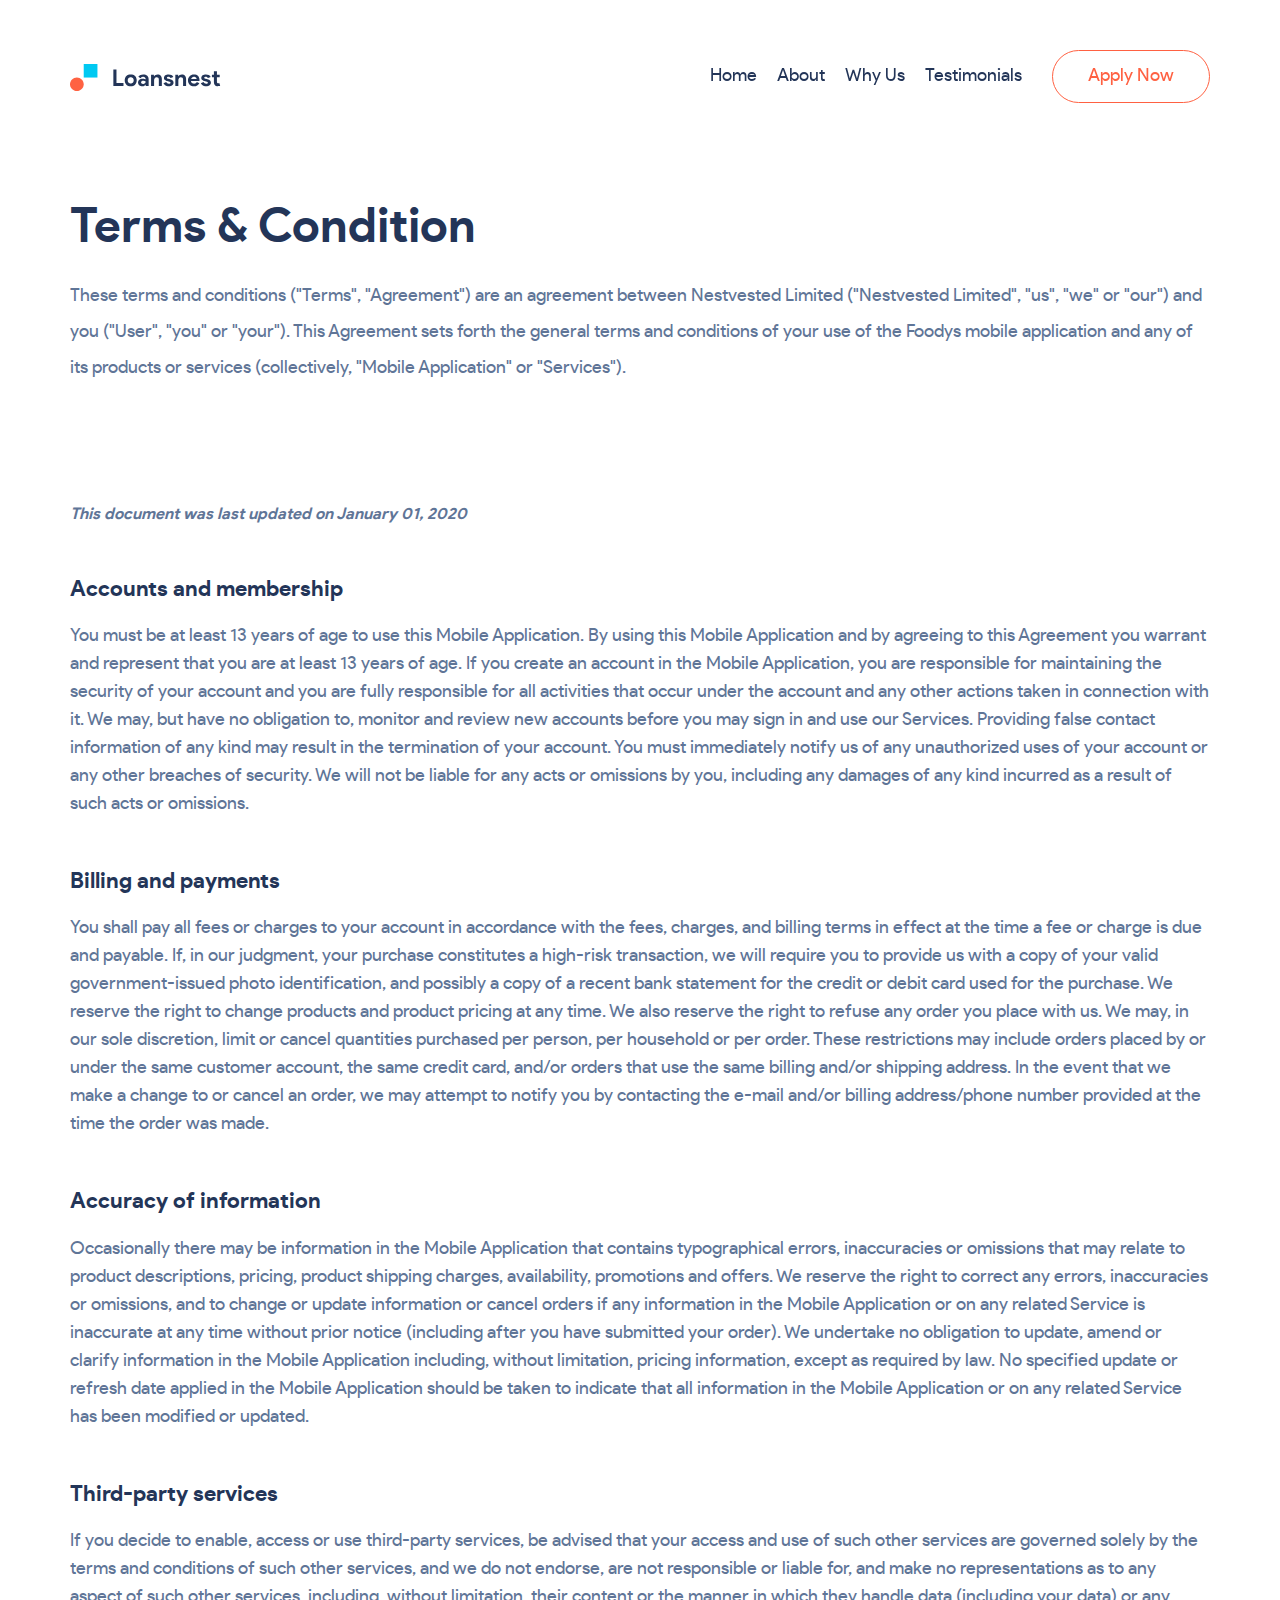
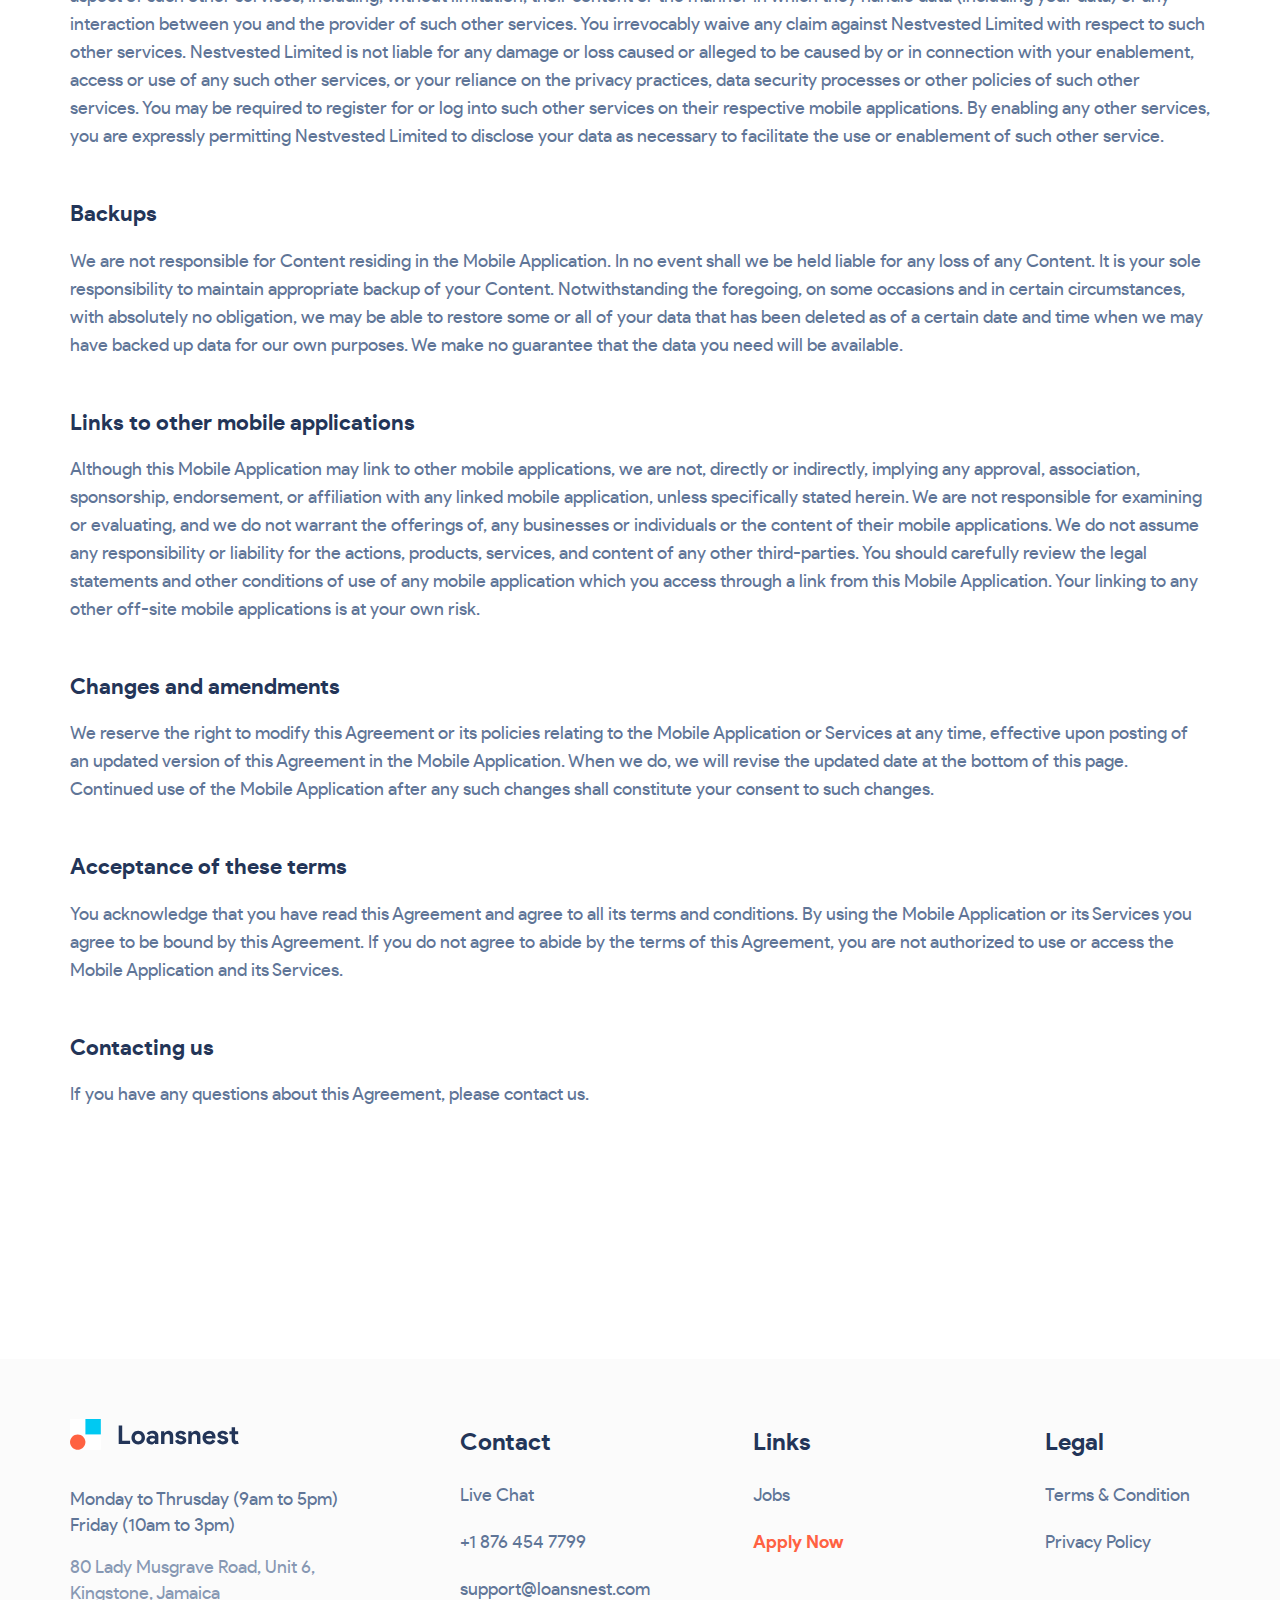
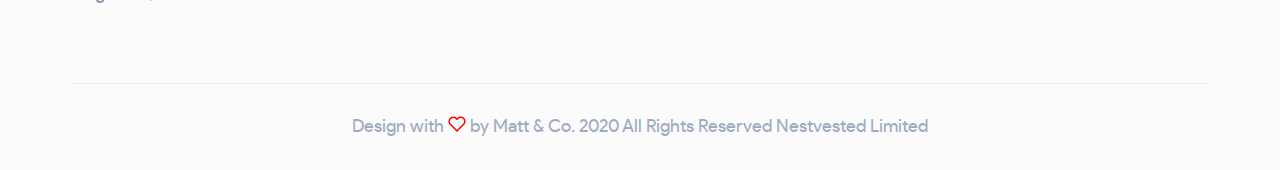
==== terms-condition.html @ 8b28a1d2 "initial commit" ====
<!DOCTYPE html>
<html lang="zxx">
  <head>
    <meta charset="utf-8" />
    <title>Loansnest | Feel confident about borrowing</title>

    <!-- mobile responsive meta -->
    <meta name="viewport" content="width=device-width, initial-scale=1" />
    <meta name="viewport" content="width=device-width, initial-scale=1, maximum-scale=1" />

    <!-- Critical CSS -->
    <link href="css/critical.css" rel="stylesheet" />

    <!--Favicon-->
    <link rel="shortcut icon" href="images/favicon.png" type="image/x-icon" />
    <link rel="icon" href="images/favicon.png" type="image/x-icon" />
  </head>

  <body>

 

<!-- Navbar Start -->
<nav class="main-nav navbar navbar-expand-lg">
  <div class="container">
    <!-- Logo -->
    <a class="navbar-brand" href="index.html">
      <img class="logo-main" src="images/logo.svg" alt="logo">
      <img class="logo-mobile" src="images/logo-mobile.svg" alt="logo">
    </a>
    <!-- Toogle Button -->
    <button class="navbar-toggler collapsed" type="button" data-toggle="collapse" data-target="#mainNav">
      <span class="icon-bar"></span>
      <span class="icon-bar"></span>
      <span class="icon-bar"></span>
    </button>
    <div class="collapse navbar-collapse nav-list" id="mainNav">
      <!-- Navigation Links -->
      <ul class="navbar-nav ml-auto">
        <li class="nav-item">
          <a class="nav-link scroll-to" href="#hero" >Home</a>
        </li>
        <li class="nav-item">
          <a class="nav-link scroll-to" href="#about">About</a>
        </li>
        <li class="nav-item">
          <a class="nav-link scroll-to" href="#why">Why Us</a>
        </li>
        <li class="nav-item">
          <a class="nav-link scroll-to" href="#testimonial">Testimonials</a>
        </li>
      </ul>
      <div class="account-list list-inline">
        <li class="list-inline-item">
          <a href="http://application.loansnest.com/personal/" class="btn btn-base-outline">Apply Now</a>
        </li>
      </div>
    </div>
  </div>
</nav>
<!-- Navbar End -->

<section class="page-header">
  <div class="container">
    <div class="row">
      <div class="col-12">
        <h2>
          Terms & Condition
        </h2>
        <p>
          These terms and conditions ("Terms", "Agreement") are an agreement between Nestvested Limited ("Nestvested Limited", "us", "we" or "our") and you ("User", "you" or "your"). This Agreement sets forth the general terms and conditions of your use of the Foodys mobile application and any of its products or services (collectively, "Mobile Application" or "Services").
        </p>
      </div>
    </div>
  </div>
</section>

<section class="toc">
  <div class="container">
    <div class="row">
      <div class="col-12">
        <div class="toc-content">
          <span>This document was last updated on January 01, 2020</span>
          <div class="toc-item">
            <h3>Accounts and membership</h3>
            <p>
              You must be at least 13 years of age to use this Mobile Application. By using this Mobile Application and by agreeing to this Agreement you warrant and represent that you are at least 13 years of age. If you create an account in the Mobile Application, you are responsible for maintaining the security of your account and you are fully responsible for all activities that occur under the account and any other actions taken in connection with it. We may, but have no obligation to, monitor and review new accounts before you may sign in and use our Services. Providing false contact information of any kind may result in the termination of your account. You must immediately notify us of any unauthorized uses of your account or any other breaches of security. We will not be liable for any acts or omissions by you, including any damages of any kind incurred as a result of such acts or omissions.
            </p>
          </div>
          <div class="toc-item">
            <h3>Billing and payments</h3>
            <p>
              You shall pay all fees or charges to your account in accordance with the fees, charges, and billing terms in effect at the time a fee or charge is due and payable. If, in our judgment, your purchase constitutes a high-risk transaction, we will require you to provide us with a copy of your valid government-issued photo identification, and possibly a copy of a recent bank statement for the credit or debit card used for the purchase. We reserve the right to change products and product pricing at any time. We also reserve the right to refuse any order you place with us. We may, in our sole discretion, limit or cancel quantities purchased per person, per household or per order. These restrictions may include orders placed by or under the same customer account, the same credit card, and/or orders that use the same billing and/or shipping address. In the event that we make a change to or cancel an order, we may attempt to notify you by contacting the e-mail and/or billing address/phone number provided at the time the order was made.
            </p>
          </div>
          <div class="toc-item">
            <h3>Accuracy of information</h3>
            <p>
              Occasionally there may be information in the Mobile Application that contains typographical errors, inaccuracies or omissions that may relate to product descriptions, pricing, product shipping charges, availability, promotions and offers. We reserve the right to correct any errors, inaccuracies or omissions, and to change or update information or cancel orders if any information in the Mobile Application or on any related Service is inaccurate at any time without prior notice (including after you have submitted your order). We undertake no obligation to update, amend or clarify information in the Mobile Application including, without limitation, pricing information, except as required by law. No specified update or refresh date applied in the Mobile Application should be taken to indicate that all information in the Mobile Application or on any related Service has been modified or updated.
            </p>
          </div>
          <div class="toc-item">
            <h3>Third-party services</h3>
            <p>
              If you decide to enable, access or use third-party services, be advised that your access and use of such other services are governed solely by the terms and conditions of such other services, and we do not endorse, are not responsible or liable for, and make no representations as to any aspect of such other services, including, without limitation, their content or the manner in which they handle data (including your data) or any interaction between you and the provider of such other services. You irrevocably waive any claim against Nestvested Limited with respect to such other services. Nestvested Limited is not liable for any damage or loss caused or alleged to be caused by or in connection with your enablement, access or use of any such other services, or your reliance on the privacy practices, data security processes or other policies of such other services. You may be required to register for or log into such other services on their respective mobile applications. By enabling any other services, you are expressly permitting Nestvested Limited to disclose your data as necessary to facilitate the use or enablement of such other service.
            </p>
          </div>
          <div class="toc-item">
            <h3>Backups</h3>
            <p>
              We are not responsible for Content residing in the Mobile Application. In no event shall we be held liable for any loss of any Content. It is your sole responsibility to maintain appropriate backup of your Content. Notwithstanding the foregoing, on some occasions and in certain circumstances, with absolutely no obligation, we may be able to restore some or all of your data that has been deleted as of a certain date and time when we may have backed up data for our own purposes. We make no guarantee that the data you need will be available.
            </p>
          </div>
          <div class="toc-item">
            <h3>Links to other mobile applications</h3>
            <p>
              Although this Mobile Application may link to other mobile applications, we are not, directly or indirectly, implying any approval, association, sponsorship, endorsement, or affiliation with any linked mobile application, unless specifically stated herein. We are not responsible for examining or evaluating, and we do not warrant the offerings of, any businesses or individuals or the content of their mobile applications. We do not assume any responsibility or liability for the actions, products, services, and content of any other third-parties. You should carefully review the legal statements and other conditions of use of any mobile application which you access through a link from this Mobile Application. Your linking to any other off-site mobile applications is at your own risk.
            </p>
          </div>
          <div class="toc-item">
            <h3>Changes and amendments</h3>
            <p>
              We reserve the right to modify this Agreement or its policies relating to the Mobile Application or Services at any time, effective upon posting of an updated version of this Agreement in the Mobile Application. When we do, we will revise the updated date at the bottom of this page. Continued use of the Mobile Application after any such changes shall constitute your consent to such changes.
            </p>
          </div>
          <div class="toc-item">
            <h3>Acceptance of these terms</h3>
            <p>
              You acknowledge that you have read this Agreement and agree to all its terms and conditions. By using the Mobile Application or its Services you agree to be bound by this Agreement. If you do not agree to abide by the terms of this Agreement, you are not authorized to use or access the Mobile Application and its Services.
            </p>
          </div>
          <div class="toc-item">
            <h3>Contacting us</h3>
            <p>
              If you have any questions about this Agreement, please contact us.
            </p>
          </div>
        </div>
      </div>
    </div>
  </div>
</section>

<footer class="footer">
  <div class="container">
    <div class="row">
      <div class="col-lg-4 col-md-6">
        <div class="footer-content">
          <img src="images/logo.svg" alt="footer-logo">
          <p>
            Monday to Thrusday (9am to 5pm)
            <br>
            Friday (10am to 3pm)
          </p>
          <p>
            80 Lady Musgrave Road, Unit 6, 
            <br>
            Kingstone, Jamaica
          </p>
        </div>
      </div>
      <div class="col-lg-3 col-md-6">
        <div class="footer-widget">
          <h3>
            Contact
          </h3>
          <ul>
            <li><a href="#">Live Chat</a></li>
            <li><a href="tel:+1 876 454 7799">+1 876 454 7799</a></li>
            <li><a href="mailto:support@loansnest.com">support@loansnest.com</a></li>
          </ul>
        </div>
      </div>
      <div class="col-lg-2 col-md-6">
        <div class="footer-widget">
          <h3>
            Links
          </h3>
          <ul>
            <li><a href="#">Jobs</a></li>
            <li><a href="http://application.loansnest.com/personal/" class="featured">Apply Now</a></li>
          </ul>
        </div>
      </div>
      <div class="col-lg-2 col-md-6 ml-auto">
        <div class="footer-widget">
          <h3>
            Legal
          </h3>
          <ul>
            <li><a href="terms-condition.html">Terms & Condition</a></li>
            <li><a href="#">Privacy Policy</a></li>
          </ul>
        </div>
      </div>
      <div class="col-12">
        <div class="footer-bottom-bar">
          <p>
            Design with 
            <svg width="18" height="16" viewBox="0 0 18 16" fill="none" xmlns="http://www.w3.org/2000/svg">
              <path d="M15.63 2.45765C15.2469 2.0744 14.7921 1.77038 14.2915 1.56296C13.7909 1.35554 13.2544 1.24878 12.7125 1.24878C12.1706 1.24878 11.6341 1.35554 11.1335 1.56296C10.6329 1.77038 10.1781 2.0744 9.795 2.45765L9 3.25265L8.205 2.45765C7.43123 1.68388 6.38177 1.24918 5.2875 1.24918C4.19322 1.24918 3.14377 1.68388 2.37 2.45765C1.59623 3.23142 1.16153 4.28087 1.16153 5.37515C1.16153 6.46942 1.59623 7.51888 2.37 8.29265L3.165 9.08765L9 14.9226L14.835 9.08765L15.63 8.29265C16.0132 7.90958 16.3173 7.45476 16.5247 6.95416C16.7321 6.45357 16.8389 5.91701 16.8389 5.37515C16.8389 4.83328 16.7321 4.29673 16.5247 3.79613C16.3173 3.29554 16.0132 2.84072 15.63 2.45765V2.45765Z" stroke="#FF0000" stroke-width="1.5" stroke-linecap="round" stroke-linejoin="round"/>
            </svg>
            by Matt & Co.  2020 All Rights Reserved Nestvested Limited 
          </p>
        </div>
      </div>
    </div>
  </div>
</footer>

<!-- Non Critical CSS -->
<link href="css/non-critical.css" rel="stylesheet" />
<!-- Vendor JS -->
<script src="js/vendor-min.js"></script>
<!-- Main JS -->
<script src="js/script-min.js"></script>
</body>
</html>
---- css/non-critical.css ----
@charset "UTF-8";
/* Slider */
.slick-slider {
  position: relative;
  display: block;
  box-sizing: border-box;
  -webkit-user-select: none;
  -moz-user-select: none;
  -ms-user-select: none;
  user-select: none;
  -webkit-touch-callout: none;
  -khtml-user-select: none;
  touch-action: pan-y;
  -webkit-tap-highlight-color: transparent;
}

.slick-list {
  position: relative;
  display: block;
  overflow: hidden;
  margin: 0;
  padding: 0;
}

.slick-list:focus {
  outline: none;
}

.slick-list.dragging {
  cursor: pointer;
  cursor: hand;
}

.slick-slider .slick-track,
.slick-slider .slick-list {
  -webkit-transform: translate3d(0, 0, 0);
  transform: translate3d(0, 0, 0);
}

.slick-track {
  position: relative;
  top: 0;
  left: 0;
  display: block;
  margin-left: auto;
  margin-right: auto;
}

.slick-track:before,
.slick-track:after {
  display: table;
  content: '';
}

.slick-track:after {
  clear: both;
}

.slick-loading .slick-track {
  visibility: hidden;
}

.slick-slide {
  display: none;
  float: left;
  height: 100%;
  min-height: 1px;
}

[dir='rtl'] .slick-slide {
  float: right;
}

.slick-slide img {
  display: block;
}

.slick-slide.slick-loading img {
  display: none;
}

.slick-slide.dragging img {
  pointer-events: none;
}

.slick-initialized .slick-slide {
  display: block;
}

.slick-loading .slick-slide {
  visibility: hidden;
}

.slick-vertical .slick-slide {
  display: block;
  height: auto;
  border: 1px solid transparent;
}

.slick-arrow.slick-hidden {
  display: none;
}

/* Icons */
@font-face {
  font-family: 'slick';
  font-weight: normal;
  font-style: normal;
  src: url("../fonts/slick.eot");
  src: url("../fonts/slick.eot?#iefix") format("embedded-opentype"), url("../fonts/slick.woff") format("woff"), url("../fonts/slick.ttf") format("truetype"), url("../fonts/slick.svg#slick") format("svg");
  font-display: swap;
}

/* Arrows */
.slick-prev,
.slick-next {
  font-size: 0;
  line-height: 0;
  position: absolute;
  top: 50%;
  display: block;
  width: 20px;
  height: 20px;
  padding: 0;
  -webkit-transform: translate(0, -50%);
  transform: translate(0, -50%);
  cursor: pointer;
  color: transparent;
  border: none;
  outline: none;
  background: transparent;
}

.slick-prev:hover,
.slick-prev:focus,
.slick-next:hover,
.slick-next:focus {
  color: transparent;
  outline: none;
  background: transparent;
}

.slick-prev:hover:before,
.slick-prev:focus:before,
.slick-next:hover:before,
.slick-next:focus:before {
  opacity: 1;
}

.slick-prev.slick-disabled:before,
.slick-next.slick-disabled:before {
  opacity: .25;
}

.slick-prev:before,
.slick-next:before {
  font-family: 'slick';
  font-size: 20px;
  line-height: 1;
  opacity: .75;
  color: white;
  -webkit-font-smoothing: antialiased;
  -moz-osx-font-smoothing: grayscale;
}

.slick-prev {
  left: -25px;
}

[dir='rtl'] .slick-prev {
  right: -25px;
  left: auto;
}

.slick-prev:before {
  content: '←';
}

[dir='rtl'] .slick-prev:before {
  content: '→';
}

.slick-next {
  right: -25px;
}

[dir='rtl'] .slick-next {
  right: auto;
  left: -25px;
}

.slick-next:before {
  content: '→';
}

[dir='rtl'] .slick-next:before {
  content: '←';
}

/* Dots */
.slick-dotted.slick-slider {
  margin-bottom: 30px;
}

.slick-dots {
  position: absolute;
  bottom: -25px;
  display: block;
  width: 100%;
  padding: 0;
  margin: 0;
  list-style: none;
  text-align: center;
}

.slick-dots li {
  position: relative;
  display: inline-block;
  width: 20px;
  height: 20px;
  margin: 0 5px;
  padding: 0;
  cursor: pointer;
}

.slick-dots li button {
  font-size: 0;
  line-height: 0;
  display: block;
  width: 20px;
  height: 20px;
  padding: 5px;
  cursor: pointer;
  color: transparent;
  border: 0;
  outline: none;
  background: transparent;
}

.slick-dots li button:hover,
.slick-dots li button:focus {
  outline: none;
}

.slick-dots li button:hover:before,
.slick-dots li button:focus:before {
  opacity: 1;
}

.slick-dots li button:before {
  font-family: 'slick';
  font-size: 6px;
  line-height: 20px;
  position: absolute;
  top: 0;
  left: 0;
  width: 20px;
  height: 20px;
  content: '•';
  text-align: center;
  opacity: .25;
  color: black;
  -webkit-font-smoothing: antialiased;
  -moz-osx-font-smoothing: grayscale;
}

.slick-dots li.slick-active button:before {
  opacity: .75;
  color: black;
}

[data-aos][data-aos][data-aos-duration="50"], body[data-aos-duration="50"] [data-aos] {
  transition-duration: 50ms;
}

[data-aos][data-aos][data-aos-delay="50"], body[data-aos-delay="50"] [data-aos] {
  transition-delay: 0;
}

[data-aos][data-aos][data-aos-delay="50"].aos-animate, body[data-aos-delay="50"] [data-aos].aos-animate {
  transition-delay: 50ms;
}

[data-aos][data-aos][data-aos-duration="100"], body[data-aos-duration="100"] [data-aos] {
  transition-duration: .1s;
}

[data-aos][data-aos][data-aos-delay="100"], body[data-aos-delay="100"] [data-aos] {
  transition-delay: 0;
}

[data-aos][data-aos][data-aos-delay="100"].aos-animate, body[data-aos-delay="100"] [data-aos].aos-animate {
  transition-delay: .1s;
}

[data-aos][data-aos][data-aos-duration="150"], body[data-aos-duration="150"] [data-aos] {
  transition-duration: .15s;
}

[data-aos][data-aos][data-aos-delay="150"], body[data-aos-delay="150"] [data-aos] {
  transition-delay: 0;
}

[data-aos][data-aos][data-aos-delay="150"].aos-animate, body[data-aos-delay="150"] [data-aos].aos-animate {
  transition-delay: .15s;
}

[data-aos][data-aos][data-aos-duration="200"], body[data-aos-duration="200"] [data-aos] {
  transition-duration: .2s;
}

[data-aos][data-aos][data-aos-delay="200"], body[data-aos-delay="200"] [data-aos] {
  transition-delay: 0;
}

[data-aos][data-aos][data-aos-delay="200"].aos-animate, body[data-aos-delay="200"] [data-aos].aos-animate {
  transition-delay: .2s;
}

[data-aos][data-aos][data-aos-duration="250"], body[data-aos-duration="250"] [data-aos] {
  transition-duration: .25s;
}

[data-aos][data-aos][data-aos-delay="250"], body[data-aos-delay="250"] [data-aos] {
  transition-delay: 0;
}

[data-aos][data-aos][data-aos-delay="250"].aos-animate, body[data-aos-delay="250"] [data-aos].aos-animate {
  transition-delay: .25s;
}

[data-aos][data-aos][data-aos-duration="300"], body[data-aos-duration="300"] [data-aos] {
  transition-duration: .3s;
}

[data-aos][data-aos][data-aos-delay="300"], body[data-aos-delay="300"] [data-aos] {
  transition-delay: 0;
}

[data-aos][data-aos][data-aos-delay="300"].aos-animate, body[data-aos-delay="300"] [data-aos].aos-animate {
  transition-delay: .3s;
}

[data-aos][data-aos][data-aos-duration="350"], body[data-aos-duration="350"] [data-aos] {
  transition-duration: .35s;
}

[data-aos][data-aos][data-aos-delay="350"], body[data-aos-delay="350"] [data-aos] {
  transition-delay: 0;
}

[data-aos][data-aos][data-aos-delay="350"].aos-animate, body[data-aos-delay="350"] [data-aos].aos-animate {
  transition-delay: .35s;
}

[data-aos][data-aos][data-aos-duration="400"], body[data-aos-duration="400"] [data-aos] {
  transition-duration: .4s;
}

[data-aos][data-aos][data-aos-delay="400"], body[data-aos-delay="400"] [data-aos] {
  transition-delay: 0;
}

[data-aos][data-aos][data-aos-delay="400"].aos-animate, body[data-aos-delay="400"] [data-aos].aos-animate {
  transition-delay: .4s;
}

[data-aos][data-aos][data-aos-duration="450"], body[data-aos-duration="450"] [data-aos] {
  transition-duration: .45s;
}

[data-aos][data-aos][data-aos-delay="450"], body[data-aos-delay="450"] [data-aos] {
  transition-delay: 0;
}

[data-aos][data-aos][data-aos-delay="450"].aos-animate, body[data-aos-delay="450"] [data-aos].aos-animate {
  transition-delay: .45s;
}

[data-aos][data-aos][data-aos-duration="500"], body[data-aos-duration="500"] [data-aos] {
  transition-duration: .5s;
}

[data-aos][data-aos][data-aos-delay="500"], body[data-aos-delay="500"] [data-aos] {
  transition-delay: 0;
}

[data-aos][data-aos][data-aos-delay="500"].aos-animate, body[data-aos-delay="500"] [data-aos].aos-animate {
  transition-delay: .5s;
}

[data-aos][data-aos][data-aos-duration="550"], body[data-aos-duration="550"] [data-aos] {
  transition-duration: .55s;
}

[data-aos][data-aos][data-aos-delay="550"], body[data-aos-delay="550"] [data-aos] {
  transition-delay: 0;
}

[data-aos][data-aos][data-aos-delay="550"].aos-animate, body[data-aos-delay="550"] [data-aos].aos-animate {
  transition-delay: .55s;
}

[data-aos][data-aos][data-aos-duration="600"], body[data-aos-duration="600"] [data-aos] {
  transition-duration: .6s;
}

[data-aos][data-aos][data-aos-delay="600"], body[data-aos-delay="600"] [data-aos] {
  transition-delay: 0;
}

[data-aos][data-aos][data-aos-delay="600"].aos-animate, body[data-aos-delay="600"] [data-aos].aos-animate {
  transition-delay: .6s;
}

[data-aos][data-aos][data-aos-duration="650"], body[data-aos-duration="650"] [data-aos] {
  transition-duration: .65s;
}

[data-aos][data-aos][data-aos-delay="650"], body[data-aos-delay="650"] [data-aos] {
  transition-delay: 0;
}

[data-aos][data-aos][data-aos-delay="650"].aos-animate, body[data-aos-delay="650"] [data-aos].aos-animate {
  transition-delay: .65s;
}

[data-aos][data-aos][data-aos-duration="700"], body[data-aos-duration="700"] [data-aos] {
  transition-duration: .7s;
}

[data-aos][data-aos][data-aos-delay="700"], body[data-aos-delay="700"] [data-aos] {
  transition-delay: 0;
}

[data-aos][data-aos][data-aos-delay="700"].aos-animate, body[data-aos-delay="700"] [data-aos].aos-animate {
  transition-delay: .7s;
}

[data-aos][data-aos][data-aos-duration="750"], body[data-aos-duration="750"] [data-aos] {
  transition-duration: .75s;
}

[data-aos][data-aos][data-aos-delay="750"], body[data-aos-delay="750"] [data-aos] {
  transition-delay: 0;
}

[data-aos][data-aos][data-aos-delay="750"].aos-animate, body[data-aos-delay="750"] [data-aos].aos-animate {
  transition-delay: .75s;
}

[data-aos][data-aos][data-aos-duration="800"], body[data-aos-duration="800"] [data-aos] {
  transition-duration: .8s;
}

[data-aos][data-aos][data-aos-delay="800"], body[data-aos-delay="800"] [data-aos] {
  transition-delay: 0;
}

[data-aos][data-aos][data-aos-delay="800"].aos-animate, body[data-aos-delay="800"] [data-aos].aos-animate {
  transition-delay: .8s;
}

[data-aos][data-aos][data-aos-duration="850"], body[data-aos-duration="850"] [data-aos] {
  transition-duration: .85s;
}

[data-aos][data-aos][data-aos-delay="850"], body[data-aos-delay="850"] [data-aos] {
  transition-delay: 0;
}

[data-aos][data-aos][data-aos-delay="850"].aos-animate, body[data-aos-delay="850"] [data-aos].aos-animate {
  transition-delay: .85s;
}

[data-aos][data-aos][data-aos-duration="900"], body[data-aos-duration="900"] [data-aos] {
  transition-duration: .9s;
}

[data-aos][data-aos][data-aos-delay="900"], body[data-aos-delay="900"] [data-aos] {
  transition-delay: 0;
}

[data-aos][data-aos][data-aos-delay="900"].aos-animate, body[data-aos-delay="900"] [data-aos].aos-animate {
  transition-delay: .9s;
}

[data-aos][data-aos][data-aos-duration="950"], body[data-aos-duration="950"] [data-aos] {
  transition-duration: .95s;
}

[data-aos][data-aos][data-aos-delay="950"], body[data-aos-delay="950"] [data-aos] {
  transition-delay: 0;
}

[data-aos][data-aos][data-aos-delay="950"].aos-animate, body[data-aos-delay="950"] [data-aos].aos-animate {
  transition-delay: .95s;
}

[data-aos][data-aos][data-aos-duration="1000"], body[data-aos-duration="1000"] [data-aos] {
  transition-duration: 1s;
}

[data-aos][data-aos][data-aos-delay="1000"], body[data-aos-delay="1000"] [data-aos] {
  transition-delay: 0;
}

[data-aos][data-aos][data-aos-delay="1000"].aos-animate, body[data-aos-delay="1000"] [data-aos].aos-animate {
  transition-delay: 1s;
}

[data-aos][data-aos][data-aos-duration="1050"], body[data-aos-duration="1050"] [data-aos] {
  transition-duration: 1.05s;
}

[data-aos][data-aos][data-aos-delay="1050"], body[data-aos-delay="1050"] [data-aos] {
  transition-delay: 0;
}

[data-aos][data-aos][data-aos-delay="1050"].aos-animate, body[data-aos-delay="1050"] [data-aos].aos-animate {
  transition-delay: 1.05s;
}

[data-aos][data-aos][data-aos-duration="1100"], body[data-aos-duration="1100"] [data-aos] {
  transition-duration: 1.1s;
}

[data-aos][data-aos][data-aos-delay="1100"], body[data-aos-delay="1100"] [data-aos] {
  transition-delay: 0;
}

[data-aos][data-aos][data-aos-delay="1100"].aos-animate, body[data-aos-delay="1100"] [data-aos].aos-animate {
  transition-delay: 1.1s;
}

[data-aos][data-aos][data-aos-duration="1150"], body[data-aos-duration="1150"] [data-aos] {
  transition-duration: 1.15s;
}

[data-aos][data-aos][data-aos-delay="1150"], body[data-aos-delay="1150"] [data-aos] {
  transition-delay: 0;
}

[data-aos][data-aos][data-aos-delay="1150"].aos-animate, body[data-aos-delay="1150"] [data-aos].aos-animate {
  transition-delay: 1.15s;
}

[data-aos][data-aos][data-aos-duration="1200"], body[data-aos-duration="1200"] [data-aos] {
  transition-duration: 1.2s;
}

[data-aos][data-aos][data-aos-delay="1200"], body[data-aos-delay="1200"] [data-aos] {
  transition-delay: 0;
}

[data-aos][data-aos][data-aos-delay="1200"].aos-animate, body[data-aos-delay="1200"] [data-aos].aos-animate {
  transition-delay: 1.2s;
}

[data-aos][data-aos][data-aos-duration="1250"], body[data-aos-duration="1250"] [data-aos] {
  transition-duration: 1.25s;
}

[data-aos][data-aos][data-aos-delay="1250"], body[data-aos-delay="1250"] [data-aos] {
  transition-delay: 0;
}

[data-aos][data-aos][data-aos-delay="1250"].aos-animate, body[data-aos-delay="1250"] [data-aos].aos-animate {
  transition-delay: 1.25s;
}

[data-aos][data-aos][data-aos-duration="1300"], body[data-aos-duration="1300"] [data-aos] {
  transition-duration: 1.3s;
}

[data-aos][data-aos][data-aos-delay="1300"], body[data-aos-delay="1300"] [data-aos] {
  transition-delay: 0;
}

[data-aos][data-aos][data-aos-delay="1300"].aos-animate, body[data-aos-delay="1300"] [data-aos].aos-animate {
  transition-delay: 1.3s;
}

[data-aos][data-aos][data-aos-duration="1350"], body[data-aos-duration="1350"] [data-aos] {
  transition-duration: 1.35s;
}

[data-aos][data-aos][data-aos-delay="1350"], body[data-aos-delay="1350"] [data-aos] {
  transition-delay: 0;
}

[data-aos][data-aos][data-aos-delay="1350"].aos-animate, body[data-aos-delay="1350"] [data-aos].aos-animate {
  transition-delay: 1.35s;
}

[data-aos][data-aos][data-aos-duration="1400"], body[data-aos-duration="1400"] [data-aos] {
  transition-duration: 1.4s;
}

[data-aos][data-aos][data-aos-delay="1400"], body[data-aos-delay="1400"] [data-aos] {
  transition-delay: 0;
}

[data-aos][data-aos][data-aos-delay="1400"].aos-animate, body[data-aos-delay="1400"] [data-aos].aos-animate {
  transition-delay: 1.4s;
}

[data-aos][data-aos][data-aos-duration="1450"], body[data-aos-duration="1450"] [data-aos] {
  transition-duration: 1.45s;
}

[data-aos][data-aos][data-aos-delay="1450"], body[data-aos-delay="1450"] [data-aos] {
  transition-delay: 0;
}

[data-aos][data-aos][data-aos-delay="1450"].aos-animate, body[data-aos-delay="1450"] [data-aos].aos-animate {
  transition-delay: 1.45s;
}

[data-aos][data-aos][data-aos-duration="1500"], body[data-aos-duration="1500"] [data-aos] {
  transition-duration: 1.5s;
}

[data-aos][data-aos][data-aos-delay="1500"], body[data-aos-delay="1500"] [data-aos] {
  transition-delay: 0;
}

[data-aos][data-aos][data-aos-delay="1500"].aos-animate, body[data-aos-delay="1500"] [data-aos].aos-animate {
  transition-delay: 1.5s;
}

[data-aos][data-aos][data-aos-duration="1550"], body[data-aos-duration="1550"] [data-aos] {
  transition-duration: 1.55s;
}

[data-aos][data-aos][data-aos-delay="1550"], body[data-aos-delay="1550"] [data-aos] {
  transition-delay: 0;
}

[data-aos][data-aos][data-aos-delay="1550"].aos-animate, body[data-aos-delay="1550"] [data-aos].aos-animate {
  transition-delay: 1.55s;
}

[data-aos][data-aos][data-aos-duration="1600"], body[data-aos-duration="1600"] [data-aos] {
  transition-duration: 1.6s;
}

[data-aos][data-aos][data-aos-delay="1600"], body[data-aos-delay="1600"] [data-aos] {
  transition-delay: 0;
}

[data-aos][data-aos][data-aos-delay="1600"].aos-animate, body[data-aos-delay="1600"] [data-aos].aos-animate {
  transition-delay: 1.6s;
}

[data-aos][data-aos][data-aos-duration="1650"], body[data-aos-duration="1650"] [data-aos] {
  transition-duration: 1.65s;
}

[data-aos][data-aos][data-aos-delay="1650"], body[data-aos-delay="1650"] [data-aos] {
  transition-delay: 0;
}

[data-aos][data-aos][data-aos-delay="1650"].aos-animate, body[data-aos-delay="1650"] [data-aos].aos-animate {
  transition-delay: 1.65s;
}

[data-aos][data-aos][data-aos-duration="1700"], body[data-aos-duration="1700"] [data-aos] {
  transition-duration: 1.7s;
}

[data-aos][data-aos][data-aos-delay="1700"], body[data-aos-delay="1700"] [data-aos] {
  transition-delay: 0;
}

[data-aos][data-aos][data-aos-delay="1700"].aos-animate, body[data-aos-delay="1700"] [data-aos].aos-animate {
  transition-delay: 1.7s;
}

[data-aos][data-aos][data-aos-duration="1750"], body[data-aos-duration="1750"] [data-aos] {
  transition-duration: 1.75s;
}

[data-aos][data-aos][data-aos-delay="1750"], body[data-aos-delay="1750"] [data-aos] {
  transition-delay: 0;
}

[data-aos][data-aos][data-aos-delay="1750"].aos-animate, body[data-aos-delay="1750"] [data-aos].aos-animate {
  transition-delay: 1.75s;
}

[data-aos][data-aos][data-aos-duration="1800"], body[data-aos-duration="1800"] [data-aos] {
  transition-duration: 1.8s;
}

[data-aos][data-aos][data-aos-delay="1800"], body[data-aos-delay="1800"] [data-aos] {
  transition-delay: 0;
}

[data-aos][data-aos][data-aos-delay="1800"].aos-animate, body[data-aos-delay="1800"] [data-aos].aos-animate {
  transition-delay: 1.8s;
}

[data-aos][data-aos][data-aos-duration="1850"], body[data-aos-duration="1850"] [data-aos] {
  transition-duration: 1.85s;
}

[data-aos][data-aos][data-aos-delay="1850"], body[data-aos-delay="1850"] [data-aos] {
  transition-delay: 0;
}

[data-aos][data-aos][data-aos-delay="1850"].aos-animate, body[data-aos-delay="1850"] [data-aos].aos-animate {
  transition-delay: 1.85s;
}

[data-aos][data-aos][data-aos-duration="1900"], body[data-aos-duration="1900"] [data-aos] {
  transition-duration: 1.9s;
}

[data-aos][data-aos][data-aos-delay="1900"], body[data-aos-delay="1900"] [data-aos] {
  transition-delay: 0;
}

[data-aos][data-aos][data-aos-delay="1900"].aos-animate, body[data-aos-delay="1900"] [data-aos].aos-animate {
  transition-delay: 1.9s;
}

[data-aos][data-aos][data-aos-duration="1950"], body[data-aos-duration="1950"] [data-aos] {
  transition-duration: 1.95s;
}

[data-aos][data-aos][data-aos-delay="1950"], body[data-aos-delay="1950"] [data-aos] {
  transition-delay: 0;
}

[data-aos][data-aos][data-aos-delay="1950"].aos-animate, body[data-aos-delay="1950"] [data-aos].aos-animate {
  transition-delay: 1.95s;
}

[data-aos][data-aos][data-aos-duration="2000"], body[data-aos-duration="2000"] [data-aos] {
  transition-duration: 2s;
}

[data-aos][data-aos][data-aos-delay="2000"], body[data-aos-delay="2000"] [data-aos] {
  transition-delay: 0;
}

[data-aos][data-aos][data-aos-delay="2000"].aos-animate, body[data-aos-delay="2000"] [data-aos].aos-animate {
  transition-delay: 2s;
}

[data-aos][data-aos][data-aos-duration="2050"], body[data-aos-duration="2050"] [data-aos] {
  transition-duration: 2.05s;
}

[data-aos][data-aos][data-aos-delay="2050"], body[data-aos-delay="2050"] [data-aos] {
  transition-delay: 0;
}

[data-aos][data-aos][data-aos-delay="2050"].aos-animate, body[data-aos-delay="2050"] [data-aos].aos-animate {
  transition-delay: 2.05s;
}

[data-aos][data-aos][data-aos-duration="2100"], body[data-aos-duration="2100"] [data-aos] {
  transition-duration: 2.1s;
}

[data-aos][data-aos][data-aos-delay="2100"], body[data-aos-delay="2100"] [data-aos] {
  transition-delay: 0;
}

[data-aos][data-aos][data-aos-delay="2100"].aos-animate, body[data-aos-delay="2100"] [data-aos].aos-animate {
  transition-delay: 2.1s;
}

[data-aos][data-aos][data-aos-duration="2150"], body[data-aos-duration="2150"] [data-aos] {
  transition-duration: 2.15s;
}

[data-aos][data-aos][data-aos-delay="2150"], body[data-aos-delay="2150"] [data-aos] {
  transition-delay: 0;
}

[data-aos][data-aos][data-aos-delay="2150"].aos-animate, body[data-aos-delay="2150"] [data-aos].aos-animate {
  transition-delay: 2.15s;
}

[data-aos][data-aos][data-aos-duration="2200"], body[data-aos-duration="2200"] [data-aos] {
  transition-duration: 2.2s;
}

[data-aos][data-aos][data-aos-delay="2200"], body[data-aos-delay="2200"] [data-aos] {
  transition-delay: 0;
}

[data-aos][data-aos][data-aos-delay="2200"].aos-animate, body[data-aos-delay="2200"] [data-aos].aos-animate {
  transition-delay: 2.2s;
}

[data-aos][data-aos][data-aos-duration="2250"], body[data-aos-duration="2250"] [data-aos] {
  transition-duration: 2.25s;
}

[data-aos][data-aos][data-aos-delay="2250"], body[data-aos-delay="2250"] [data-aos] {
  transition-delay: 0;
}

[data-aos][data-aos][data-aos-delay="2250"].aos-animate, body[data-aos-delay="2250"] [data-aos].aos-animate {
  transition-delay: 2.25s;
}

[data-aos][data-aos][data-aos-duration="2300"], body[data-aos-duration="2300"] [data-aos] {
  transition-duration: 2.3s;
}

[data-aos][data-aos][data-aos-delay="2300"], body[data-aos-delay="2300"] [data-aos] {
  transition-delay: 0;
}

[data-aos][data-aos][data-aos-delay="2300"].aos-animate, body[data-aos-delay="2300"] [data-aos].aos-animate {
  transition-delay: 2.3s;
}

[data-aos][data-aos][data-aos-duration="2350"], body[data-aos-duration="2350"] [data-aos] {
  transition-duration: 2.35s;
}

[data-aos][data-aos][data-aos-delay="2350"], body[data-aos-delay="2350"] [data-aos] {
  transition-delay: 0;
}

[data-aos][data-aos][data-aos-delay="2350"].aos-animate, body[data-aos-delay="2350"] [data-aos].aos-animate {
  transition-delay: 2.35s;
}

[data-aos][data-aos][data-aos-duration="2400"], body[data-aos-duration="2400"] [data-aos] {
  transition-duration: 2.4s;
}

[data-aos][data-aos][data-aos-delay="2400"], body[data-aos-delay="2400"] [data-aos] {
  transition-delay: 0;
}

[data-aos][data-aos][data-aos-delay="2400"].aos-animate, body[data-aos-delay="2400"] [data-aos].aos-animate {
  transition-delay: 2.4s;
}

[data-aos][data-aos][data-aos-duration="2450"], body[data-aos-duration="2450"] [data-aos] {
  transition-duration: 2.45s;
}

[data-aos][data-aos][data-aos-delay="2450"], body[data-aos-delay="2450"] [data-aos] {
  transition-delay: 0;
}

[data-aos][data-aos][data-aos-delay="2450"].aos-animate, body[data-aos-delay="2450"] [data-aos].aos-animate {
  transition-delay: 2.45s;
}

[data-aos][data-aos][data-aos-duration="2500"], body[data-aos-duration="2500"] [data-aos] {
  transition-duration: 2.5s;
}

[data-aos][data-aos][data-aos-delay="2500"], body[data-aos-delay="2500"] [data-aos] {
  transition-delay: 0;
}

[data-aos][data-aos][data-aos-delay="2500"].aos-animate, body[data-aos-delay="2500"] [data-aos].aos-animate {
  transition-delay: 2.5s;
}

[data-aos][data-aos][data-aos-duration="2550"], body[data-aos-duration="2550"] [data-aos] {
  transition-duration: 2.55s;
}

[data-aos][data-aos][data-aos-delay="2550"], body[data-aos-delay="2550"] [data-aos] {
  transition-delay: 0;
}

[data-aos][data-aos][data-aos-delay="2550"].aos-animate, body[data-aos-delay="2550"] [data-aos].aos-animate {
  transition-delay: 2.55s;
}

[data-aos][data-aos][data-aos-duration="2600"], body[data-aos-duration="2600"] [data-aos] {
  transition-duration: 2.6s;
}

[data-aos][data-aos][data-aos-delay="2600"], body[data-aos-delay="2600"] [data-aos] {
  transition-delay: 0;
}

[data-aos][data-aos][data-aos-delay="2600"].aos-animate, body[data-aos-delay="2600"] [data-aos].aos-animate {
  transition-delay: 2.6s;
}

[data-aos][data-aos][data-aos-duration="2650"], body[data-aos-duration="2650"] [data-aos] {
  transition-duration: 2.65s;
}

[data-aos][data-aos][data-aos-delay="2650"], body[data-aos-delay="2650"] [data-aos] {
  transition-delay: 0;
}

[data-aos][data-aos][data-aos-delay="2650"].aos-animate, body[data-aos-delay="2650"] [data-aos].aos-animate {
  transition-delay: 2.65s;
}

[data-aos][data-aos][data-aos-duration="2700"], body[data-aos-duration="2700"] [data-aos] {
  transition-duration: 2.7s;
}

[data-aos][data-aos][data-aos-delay="2700"], body[data-aos-delay="2700"] [data-aos] {
  transition-delay: 0;
}

[data-aos][data-aos][data-aos-delay="2700"].aos-animate, body[data-aos-delay="2700"] [data-aos].aos-animate {
  transition-delay: 2.7s;
}

[data-aos][data-aos][data-aos-duration="2750"], body[data-aos-duration="2750"] [data-aos] {
  transition-duration: 2.75s;
}

[data-aos][data-aos][data-aos-delay="2750"], body[data-aos-delay="2750"] [data-aos] {
  transition-delay: 0;
}

[data-aos][data-aos][data-aos-delay="2750"].aos-animate, body[data-aos-delay="2750"] [data-aos].aos-animate {
  transition-delay: 2.75s;
}

[data-aos][data-aos][data-aos-duration="2800"], body[data-aos-duration="2800"] [data-aos] {
  transition-duration: 2.8s;
}

[data-aos][data-aos][data-aos-delay="2800"], body[data-aos-delay="2800"] [data-aos] {
  transition-delay: 0;
}

[data-aos][data-aos][data-aos-delay="2800"].aos-animate, body[data-aos-delay="2800"] [data-aos].aos-animate {
  transition-delay: 2.8s;
}

[data-aos][data-aos][data-aos-duration="2850"], body[data-aos-duration="2850"] [data-aos] {
  transition-duration: 2.85s;
}

[data-aos][data-aos][data-aos-delay="2850"], body[data-aos-delay="2850"] [data-aos] {
  transition-delay: 0;
}

[data-aos][data-aos][data-aos-delay="2850"].aos-animate, body[data-aos-delay="2850"] [data-aos].aos-animate {
  transition-delay: 2.85s;
}

[data-aos][data-aos][data-aos-duration="2900"], body[data-aos-duration="2900"] [data-aos] {
  transition-duration: 2.9s;
}

[data-aos][data-aos][data-aos-delay="2900"], body[data-aos-delay="2900"] [data-aos] {
  transition-delay: 0;
}

[data-aos][data-aos][data-aos-delay="2900"].aos-animate, body[data-aos-delay="2900"] [data-aos].aos-animate {
  transition-delay: 2.9s;
}

[data-aos][data-aos][data-aos-duration="2950"], body[data-aos-duration="2950"] [data-aos] {
  transition-duration: 2.95s;
}

[data-aos][data-aos][data-aos-delay="2950"], body[data-aos-delay="2950"] [data-aos] {
  transition-delay: 0;
}

[data-aos][data-aos][data-aos-delay="2950"].aos-animate, body[data-aos-delay="2950"] [data-aos].aos-animate {
  transition-delay: 2.95s;
}

[data-aos][data-aos][data-aos-duration="3000"], body[data-aos-duration="3000"] [data-aos] {
  transition-duration: 3s;
}

[data-aos][data-aos][data-aos-delay="3000"], body[data-aos-delay="3000"] [data-aos] {
  transition-delay: 0;
}

[data-aos][data-aos][data-aos-delay="3000"].aos-animate, body[data-aos-delay="3000"] [data-aos].aos-animate {
  transition-delay: 3s;
}

[data-aos][data-aos][data-aos-easing=linear], body[data-aos-easing=linear] [data-aos] {
  transition-timing-function: cubic-bezier(0.25, 0.25, 0.75, 0.75);
}

[data-aos][data-aos][data-aos-easing=ease], body[data-aos-easing=ease] [data-aos] {
  transition-timing-function: ease;
}

[data-aos][data-aos][data-aos-easing=ease-in], body[data-aos-easing=ease-in] [data-aos] {
  transition-timing-function: ease-in;
}

[data-aos][data-aos][data-aos-easing=ease-out], body[data-aos-easing=ease-out] [data-aos] {
  transition-timing-function: ease-out;
}

[data-aos][data-aos][data-aos-easing=ease-in-out], body[data-aos-easing=ease-in-out] [data-aos] {
  transition-timing-function: ease-in-out;
}

[data-aos][data-aos][data-aos-easing=ease-in-back], body[data-aos-easing=ease-in-back] [data-aos] {
  transition-timing-function: cubic-bezier(0.6, -0.28, 0.735, 0.045);
}

[data-aos][data-aos][data-aos-easing=ease-out-back], body[data-aos-easing=ease-out-back] [data-aos] {
  transition-timing-function: cubic-bezier(0.175, 0.885, 0.32, 1.275);
}

[data-aos][data-aos][data-aos-easing=ease-in-out-back], body[data-aos-easing=ease-in-out-back] [data-aos] {
  transition-timing-function: cubic-bezier(0.68, -0.55, 0.265, 1.55);
}

[data-aos][data-aos][data-aos-easing=ease-in-sine], body[data-aos-easing=ease-in-sine] [data-aos] {
  transition-timing-function: cubic-bezier(0.47, 0, 0.745, 0.715);
}

[data-aos][data-aos][data-aos-easing=ease-out-sine], body[data-aos-easing=ease-out-sine] [data-aos] {
  transition-timing-function: cubic-bezier(0.39, 0.575, 0.565, 1);
}

[data-aos][data-aos][data-aos-easing=ease-in-out-sine], body[data-aos-easing=ease-in-out-sine] [data-aos] {
  transition-timing-function: cubic-bezier(0.445, 0.05, 0.55, 0.95);
}

[data-aos][data-aos][data-aos-easing=ease-in-quad], body[data-aos-easing=ease-in-quad] [data-aos] {
  transition-timing-function: cubic-bezier(0.55, 0.085, 0.68, 0.53);
}

[data-aos][data-aos][data-aos-easing=ease-out-quad], body[data-aos-easing=ease-out-quad] [data-aos] {
  transition-timing-function: cubic-bezier(0.25, 0.46, 0.45, 0.94);
}

[data-aos][data-aos][data-aos-easing=ease-in-out-quad], body[data-aos-easing=ease-in-out-quad] [data-aos] {
  transition-timing-function: cubic-bezier(0.455, 0.03, 0.515, 0.955);
}

[data-aos][data-aos][data-aos-easing=ease-in-cubic], body[data-aos-easing=ease-in-cubic] [data-aos] {
  transition-timing-function: cubic-bezier(0.55, 0.085, 0.68, 0.53);
}

[data-aos][data-aos][data-aos-easing=ease-out-cubic], body[data-aos-easing=ease-out-cubic] [data-aos] {
  transition-timing-function: cubic-bezier(0.25, 0.46, 0.45, 0.94);
}

[data-aos][data-aos][data-aos-easing=ease-in-out-cubic], body[data-aos-easing=ease-in-out-cubic] [data-aos] {
  transition-timing-function: cubic-bezier(0.455, 0.03, 0.515, 0.955);
}

[data-aos][data-aos][data-aos-easing=ease-in-quart], body[data-aos-easing=ease-in-quart] [data-aos] {
  transition-timing-function: cubic-bezier(0.55, 0.085, 0.68, 0.53);
}

[data-aos][data-aos][data-aos-easing=ease-out-quart], body[data-aos-easing=ease-out-quart] [data-aos] {
  transition-timing-function: cubic-bezier(0.25, 0.46, 0.45, 0.94);
}

[data-aos][data-aos][data-aos-easing=ease-in-out-quart], body[data-aos-easing=ease-in-out-quart] [data-aos] {
  transition-timing-function: cubic-bezier(0.455, 0.03, 0.515, 0.955);
}

[data-aos^=fade][data-aos^=fade] {
  opacity: 0;
  transition-property: opacity,-webkit-transform;
  transition-property: opacity,transform;
  transition-property: opacity,transform,-webkit-transform;
}

[data-aos^=fade][data-aos^=fade].aos-animate {
  opacity: 1;
  -webkit-transform: translateZ(0);
          transform: translateZ(0);
}

[data-aos=fade-up] {
  -webkit-transform: translate3d(0, 100px, 0);
          transform: translate3d(0, 100px, 0);
}

[data-aos=fade-down] {
  -webkit-transform: translate3d(0, -100px, 0);
          transform: translate3d(0, -100px, 0);
}

[data-aos=fade-right] {
  -webkit-transform: translate3d(-100px, 0, 0);
          transform: translate3d(-100px, 0, 0);
}

[data-aos=fade-left] {
  -webkit-transform: translate3d(100px, 0, 0);
          transform: translate3d(100px, 0, 0);
}

[data-aos=fade-up-right] {
  -webkit-transform: translate3d(-100px, 100px, 0);
          transform: translate3d(-100px, 100px, 0);
}

[data-aos=fade-up-left] {
  -webkit-transform: translate3d(100px, 100px, 0);
          transform: translate3d(100px, 100px, 0);
}

[data-aos=fade-down-right] {
  -webkit-transform: translate3d(-100px, -100px, 0);
          transform: translate3d(-100px, -100px, 0);
}

[data-aos=fade-down-left] {
  -webkit-transform: translate3d(100px, -100px, 0);
          transform: translate3d(100px, -100px, 0);
}

[data-aos^=zoom][data-aos^=zoom] {
  opacity: 0;
  transition-property: opacity,-webkit-transform;
  transition-property: opacity,transform;
  transition-property: opacity,transform,-webkit-transform;
}

[data-aos^=zoom][data-aos^=zoom].aos-animate {
  opacity: 1;
  -webkit-transform: translateZ(0) scale(1);
          transform: translateZ(0) scale(1);
}

[data-aos=zoom-in] {
  -webkit-transform: scale(0.6);
          transform: scale(0.6);
}

[data-aos=zoom-in-up] {
  -webkit-transform: translate3d(0, 100px, 0) scale(0.6);
          transform: translate3d(0, 100px, 0) scale(0.6);
}

[data-aos=zoom-in-down] {
  -webkit-transform: translate3d(0, -100px, 0) scale(0.6);
          transform: translate3d(0, -100px, 0) scale(0.6);
}

[data-aos=zoom-in-right] {
  -webkit-transform: translate3d(-100px, 0, 0) scale(0.6);
          transform: translate3d(-100px, 0, 0) scale(0.6);
}

[data-aos=zoom-in-left] {
  -webkit-transform: translate3d(100px, 0, 0) scale(0.6);
          transform: translate3d(100px, 0, 0) scale(0.6);
}

[data-aos=zoom-out] {
  -webkit-transform: scale(1.2);
          transform: scale(1.2);
}

[data-aos=zoom-out-up] {
  -webkit-transform: translate3d(0, 100px, 0) scale(1.2);
          transform: translate3d(0, 100px, 0) scale(1.2);
}

[data-aos=zoom-out-down] {
  -webkit-transform: translate3d(0, -100px, 0) scale(1.2);
          transform: translate3d(0, -100px, 0) scale(1.2);
}

[data-aos=zoom-out-right] {
  -webkit-transform: translate3d(-100px, 0, 0) scale(1.2);
          transform: translate3d(-100px, 0, 0) scale(1.2);
}

[data-aos=zoom-out-left] {
  -webkit-transform: translate3d(100px, 0, 0) scale(1.2);
          transform: translate3d(100px, 0, 0) scale(1.2);
}

[data-aos^=slide][data-aos^=slide] {
  transition-property: -webkit-transform;
  transition-property: transform;
  transition-property: transform, -webkit-transform;
}

[data-aos^=slide][data-aos^=slide].aos-animate {
  -webkit-transform: translateZ(0);
          transform: translateZ(0);
}

[data-aos=slide-up] {
  -webkit-transform: translate3d(0, 100%, 0);
          transform: translate3d(0, 100%, 0);
}

[data-aos=slide-down] {
  -webkit-transform: translate3d(0, -100%, 0);
          transform: translate3d(0, -100%, 0);
}

[data-aos=slide-right] {
  -webkit-transform: translate3d(-100%, 0, 0);
          transform: translate3d(-100%, 0, 0);
}

[data-aos=slide-left] {
  -webkit-transform: translate3d(100%, 0, 0);
          transform: translate3d(100%, 0, 0);
}

[data-aos^=flip][data-aos^=flip] {
  -webkit-backface-visibility: hidden;
          backface-visibility: hidden;
  transition-property: -webkit-transform;
  transition-property: transform;
  transition-property: transform, -webkit-transform;
}

[data-aos=flip-left] {
  -webkit-transform: perspective(2500px) rotateY(-100deg);
          transform: perspective(2500px) rotateY(-100deg);
}

[data-aos=flip-left].aos-animate {
  -webkit-transform: perspective(2500px) rotateY(0);
          transform: perspective(2500px) rotateY(0);
}

[data-aos=flip-right] {
  -webkit-transform: perspective(2500px) rotateY(100deg);
          transform: perspective(2500px) rotateY(100deg);
}

[data-aos=flip-right].aos-animate {
  -webkit-transform: perspective(2500px) rotateY(0);
          transform: perspective(2500px) rotateY(0);
}

[data-aos=flip-up] {
  -webkit-transform: perspective(2500px) rotateX(-100deg);
          transform: perspective(2500px) rotateX(-100deg);
}

[data-aos=flip-up].aos-animate {
  -webkit-transform: perspective(2500px) rotateX(0);
          transform: perspective(2500px) rotateX(0);
}

[data-aos=flip-down] {
  -webkit-transform: perspective(2500px) rotateX(100deg);
          transform: perspective(2500px) rotateX(100deg);
}

[data-aos=flip-down].aos-animate {
  -webkit-transform: perspective(2500px) rotateX(0);
          transform: perspective(2500px) rotateX(0);
}

/*!
 * animate.css -http://daneden.me/animate
 * Version - 3.6.0
 * Licensed under the MIT license - http://opensource.org/licenses/MIT
 *
 * Copyright (c) 2018 Daniel Eden
 */
.animated {
  -webkit-animation-duration: 1s;
  animation-duration: 1s;
  -webkit-animation-fill-mode: both;
  animation-fill-mode: both;
}

.animated.infinite {
  -webkit-animation-iteration-count: infinite;
  animation-iteration-count: infinite;
}

@-webkit-keyframes bounce {
  from,
  20%,
  53%,
  80%,
  to {
    -webkit-animation-timing-function: cubic-bezier(0.215, 0.61, 0.355, 1);
    animation-timing-function: cubic-bezier(0.215, 0.61, 0.355, 1);
    -webkit-transform: translate3d(0, 0, 0);
    transform: translate3d(0, 0, 0);
  }
  40%,
  43% {
    -webkit-animation-timing-function: cubic-bezier(0.755, 0.05, 0.855, 0.06);
    animation-timing-function: cubic-bezier(0.755, 0.05, 0.855, 0.06);
    -webkit-transform: translate3d(0, -30px, 0);
    transform: translate3d(0, -30px, 0);
  }
  70% {
    -webkit-animation-timing-function: cubic-bezier(0.755, 0.05, 0.855, 0.06);
    animation-timing-function: cubic-bezier(0.755, 0.05, 0.855, 0.06);
    -webkit-transform: translate3d(0, -15px, 0);
    transform: translate3d(0, -15px, 0);
  }
  90% {
    -webkit-transform: translate3d(0, -4px, 0);
    transform: translate3d(0, -4px, 0);
  }
}

@keyframes bounce {
  from,
  20%,
  53%,
  80%,
  to {
    -webkit-animation-timing-function: cubic-bezier(0.215, 0.61, 0.355, 1);
    animation-timing-function: cubic-bezier(0.215, 0.61, 0.355, 1);
    -webkit-transform: translate3d(0, 0, 0);
    transform: translate3d(0, 0, 0);
  }
  40%,
  43% {
    -webkit-animation-timing-function: cubic-bezier(0.755, 0.05, 0.855, 0.06);
    animation-timing-function: cubic-bezier(0.755, 0.05, 0.855, 0.06);
    -webkit-transform: translate3d(0, -30px, 0);
    transform: translate3d(0, -30px, 0);
  }
  70% {
    -webkit-animation-timing-function: cubic-bezier(0.755, 0.05, 0.855, 0.06);
    animation-timing-function: cubic-bezier(0.755, 0.05, 0.855, 0.06);
    -webkit-transform: translate3d(0, -15px, 0);
    transform: translate3d(0, -15px, 0);
  }
  90% {
    -webkit-transform: translate3d(0, -4px, 0);
    transform: translate3d(0, -4px, 0);
  }
}

.bounce {
  -webkit-animation-name: bounce;
  animation-name: bounce;
  -webkit-transform-origin: center bottom;
  transform-origin: center bottom;
}

@-webkit-keyframes flash {
  from,
  50%,
  to {
    opacity: 1;
  }
  25%,
  75% {
    opacity: 0;
  }
}

@keyframes flash {
  from,
  50%,
  to {
    opacity: 1;
  }
  25%,
  75% {
    opacity: 0;
  }
}

.flash {
  -webkit-animation-name: flash;
  animation-name: flash;
}

/* originally authored by Nick Pettit - https://github.com/nickpettit/glide */
@-webkit-keyframes pulse {
  from {
    -webkit-transform: scale3d(1, 1, 1);
    transform: scale3d(1, 1, 1);
  }
  50% {
    -webkit-transform: scale3d(1.05, 1.05, 1.05);
    transform: scale3d(1.05, 1.05, 1.05);
  }
  to {
    -webkit-transform: scale3d(1, 1, 1);
    transform: scale3d(1, 1, 1);
  }
}

@keyframes pulse {
  from {
    -webkit-transform: scale3d(1, 1, 1);
    transform: scale3d(1, 1, 1);
  }
  50% {
    -webkit-transform: scale3d(1.05, 1.05, 1.05);
    transform: scale3d(1.05, 1.05, 1.05);
  }
  to {
    -webkit-transform: scale3d(1, 1, 1);
    transform: scale3d(1, 1, 1);
  }
}

.pulse {
  -webkit-animation-name: pulse;
  animation-name: pulse;
}

@-webkit-keyframes rubberBand {
  from {
    -webkit-transform: scale3d(1, 1, 1);
    transform: scale3d(1, 1, 1);
  }
  30% {
    -webkit-transform: scale3d(1.25, 0.75, 1);
    transform: scale3d(1.25, 0.75, 1);
  }
  40% {
    -webkit-transform: scale3d(0.75, 1.25, 1);
    transform: scale3d(0.75, 1.25, 1);
  }
  50% {
    -webkit-transform: scale3d(1.15, 0.85, 1);
    transform: scale3d(1.15, 0.85, 1);
  }
  65% {
    -webkit-transform: scale3d(0.95, 1.05, 1);
    transform: scale3d(0.95, 1.05, 1);
  }
  75% {
    -webkit-transform: scale3d(1.05, 0.95, 1);
    transform: scale3d(1.05, 0.95, 1);
  }
  to {
    -webkit-transform: scale3d(1, 1, 1);
    transform: scale3d(1, 1, 1);
  }
}

@keyframes rubberBand {
  from {
    -webkit-transform: scale3d(1, 1, 1);
    transform: scale3d(1, 1, 1);
  }
  30% {
    -webkit-transform: scale3d(1.25, 0.75, 1);
    transform: scale3d(1.25, 0.75, 1);
  }
  40% {
    -webkit-transform: scale3d(0.75, 1.25, 1);
    transform: scale3d(0.75, 1.25, 1);
  }
  50% {
    -webkit-transform: scale3d(1.15, 0.85, 1);
    transform: scale3d(1.15, 0.85, 1);
  }
  65% {
    -webkit-transform: scale3d(0.95, 1.05, 1);
    transform: scale3d(0.95, 1.05, 1);
  }
  75% {
    -webkit-transform: scale3d(1.05, 0.95, 1);
    transform: scale3d(1.05, 0.95, 1);
  }
  to {
    -webkit-transform: scale3d(1, 1, 1);
    transform: scale3d(1, 1, 1);
  }
}

.rubberBand {
  -webkit-animation-name: rubberBand;
  animation-name: rubberBand;
}

@-webkit-keyframes shake {
  from,
  to {
    -webkit-transform: translate3d(0, 0, 0);
    transform: translate3d(0, 0, 0);
  }
  10%,
  30%,
  50%,
  70%,
  90% {
    -webkit-transform: translate3d(-10px, 0, 0);
    transform: translate3d(-10px, 0, 0);
  }
  20%,
  40%,
  60%,
  80% {
    -webkit-transform: translate3d(10px, 0, 0);
    transform: translate3d(10px, 0, 0);
  }
}

@keyframes shake {
  from,
  to {
    -webkit-transform: translate3d(0, 0, 0);
    transform: translate3d(0, 0, 0);
  }
  10%,
  30%,
  50%,
  70%,
  90% {
    -webkit-transform: translate3d(-10px, 0, 0);
    transform: translate3d(-10px, 0, 0);
  }
  20%,
  40%,
  60%,
  80% {
    -webkit-transform: translate3d(10px, 0, 0);
    transform: translate3d(10px, 0, 0);
  }
}

.shake {
  -webkit-animation-name: shake;
  animation-name: shake;
}

@-webkit-keyframes headShake {
  0% {
    -webkit-transform: translateX(0);
    transform: translateX(0);
  }
  6.5% {
    -webkit-transform: translateX(-6px) rotateY(-9deg);
    transform: translateX(-6px) rotateY(-9deg);
  }
  18.5% {
    -webkit-transform: translateX(5px) rotateY(7deg);
    transform: translateX(5px) rotateY(7deg);
  }
  31.5% {
    -webkit-transform: translateX(-3px) rotateY(-5deg);
    transform: translateX(-3px) rotateY(-5deg);
  }
  43.5% {
    -webkit-transform: translateX(2px) rotateY(3deg);
    transform: translateX(2px) rotateY(3deg);
  }
  50% {
    -webkit-transform: translateX(0);
    transform: translateX(0);
  }
}

@keyframes headShake {
  0% {
    -webkit-transform: translateX(0);
    transform: translateX(0);
  }
  6.5% {
    -webkit-transform: translateX(-6px) rotateY(-9deg);
    transform: translateX(-6px) rotateY(-9deg);
  }
  18.5% {
    -webkit-transform: translateX(5px) rotateY(7deg);
    transform: translateX(5px) rotateY(7deg);
  }
  31.5% {
    -webkit-transform: translateX(-3px) rotateY(-5deg);
    transform: translateX(-3px) rotateY(-5deg);
  }
  43.5% {
    -webkit-transform: translateX(2px) rotateY(3deg);
    transform: translateX(2px) rotateY(3deg);
  }
  50% {
    -webkit-transform: translateX(0);
    transform: translateX(0);
  }
}

.headShake {
  -webkit-animation-timing-function: ease-in-out;
  animation-timing-function: ease-in-out;
  -webkit-animation-name: headShake;
  animation-name: headShake;
}

@-webkit-keyframes swing {
  20% {
    -webkit-transform: rotate3d(0, 0, 1, 15deg);
    transform: rotate3d(0, 0, 1, 15deg);
  }
  40% {
    -webkit-transform: rotate3d(0, 0, 1, -10deg);
    transform: rotate3d(0, 0, 1, -10deg);
  }
  60% {
    -webkit-transform: rotate3d(0, 0, 1, 5deg);
    transform: rotate3d(0, 0, 1, 5deg);
  }
  80% {
    -webkit-transform: rotate3d(0, 0, 1, -5deg);
    transform: rotate3d(0, 0, 1, -5deg);
  }
  to {
    -webkit-transform: rotate3d(0, 0, 1, 0deg);
    transform: rotate3d(0, 0, 1, 0deg);
  }
}

@keyframes swing {
  20% {
    -webkit-transform: rotate3d(0, 0, 1, 15deg);
    transform: rotate3d(0, 0, 1, 15deg);
  }
  40% {
    -webkit-transform: rotate3d(0, 0, 1, -10deg);
    transform: rotate3d(0, 0, 1, -10deg);
  }
  60% {
    -webkit-transform: rotate3d(0, 0, 1, 5deg);
    transform: rotate3d(0, 0, 1, 5deg);
  }
  80% {
    -webkit-transform: rotate3d(0, 0, 1, -5deg);
    transform: rotate3d(0, 0, 1, -5deg);
  }
  to {
    -webkit-transform: rotate3d(0, 0, 1, 0deg);
    transform: rotate3d(0, 0, 1, 0deg);
  }
}

.swing {
  -webkit-transform-origin: top center;
  transform-origin: top center;
  -webkit-animation-name: swing;
  animation-name: swing;
}

@-webkit-keyframes tada {
  from {
    -webkit-transform: scale3d(1, 1, 1);
    transform: scale3d(1, 1, 1);
  }
  10%,
  20% {
    -webkit-transform: scale3d(0.9, 0.9, 0.9) rotate3d(0, 0, 1, -3deg);
    transform: scale3d(0.9, 0.9, 0.9) rotate3d(0, 0, 1, -3deg);
  }
  30%,
  50%,
  70%,
  90% {
    -webkit-transform: scale3d(1.1, 1.1, 1.1) rotate3d(0, 0, 1, 3deg);
    transform: scale3d(1.1, 1.1, 1.1) rotate3d(0, 0, 1, 3deg);
  }
  40%,
  60%,
  80% {
    -webkit-transform: scale3d(1.1, 1.1, 1.1) rotate3d(0, 0, 1, -3deg);
    transform: scale3d(1.1, 1.1, 1.1) rotate3d(0, 0, 1, -3deg);
  }
  to {
    -webkit-transform: scale3d(1, 1, 1);
    transform: scale3d(1, 1, 1);
  }
}

@keyframes tada {
  from {
    -webkit-transform: scale3d(1, 1, 1);
    transform: scale3d(1, 1, 1);
  }
  10%,
  20% {
    -webkit-transform: scale3d(0.9, 0.9, 0.9) rotate3d(0, 0, 1, -3deg);
    transform: scale3d(0.9, 0.9, 0.9) rotate3d(0, 0, 1, -3deg);
  }
  30%,
  50%,
  70%,
  90% {
    -webkit-transform: scale3d(1.1, 1.1, 1.1) rotate3d(0, 0, 1, 3deg);
    transform: scale3d(1.1, 1.1, 1.1) rotate3d(0, 0, 1, 3deg);
  }
  40%,
  60%,
  80% {
    -webkit-transform: scale3d(1.1, 1.1, 1.1) rotate3d(0, 0, 1, -3deg);
    transform: scale3d(1.1, 1.1, 1.1) rotate3d(0, 0, 1, -3deg);
  }
  to {
    -webkit-transform: scale3d(1, 1, 1);
    transform: scale3d(1, 1, 1);
  }
}

.tada {
  -webkit-animation-name: tada;
  animation-name: tada;
}

/* originally authored by Nick Pettit - https://github.com/nickpettit/glide */
@-webkit-keyframes wobble {
  from {
    -webkit-transform: translate3d(0, 0, 0);
    transform: translate3d(0, 0, 0);
  }
  15% {
    -webkit-transform: translate3d(-25%, 0, 0) rotate3d(0, 0, 1, -5deg);
    transform: translate3d(-25%, 0, 0) rotate3d(0, 0, 1, -5deg);
  }
  30% {
    -webkit-transform: translate3d(20%, 0, 0) rotate3d(0, 0, 1, 3deg);
    transform: translate3d(20%, 0, 0) rotate3d(0, 0, 1, 3deg);
  }
  45% {
    -webkit-transform: translate3d(-15%, 0, 0) rotate3d(0, 0, 1, -3deg);
    transform: translate3d(-15%, 0, 0) rotate3d(0, 0, 1, -3deg);
  }
  60% {
    -webkit-transform: translate3d(10%, 0, 0) rotate3d(0, 0, 1, 2deg);
    transform: translate3d(10%, 0, 0) rotate3d(0, 0, 1, 2deg);
  }
  75% {
    -webkit-transform: translate3d(-5%, 0, 0) rotate3d(0, 0, 1, -1deg);
    transform: translate3d(-5%, 0, 0) rotate3d(0, 0, 1, -1deg);
  }
  to {
    -webkit-transform: translate3d(0, 0, 0);
    transform: translate3d(0, 0, 0);
  }
}

@keyframes wobble {
  from {
    -webkit-transform: translate3d(0, 0, 0);
    transform: translate3d(0, 0, 0);
  }
  15% {
    -webkit-transform: translate3d(-25%, 0, 0) rotate3d(0, 0, 1, -5deg);
    transform: translate3d(-25%, 0, 0) rotate3d(0, 0, 1, -5deg);
  }
  30% {
    -webkit-transform: translate3d(20%, 0, 0) rotate3d(0, 0, 1, 3deg);
    transform: translate3d(20%, 0, 0) rotate3d(0, 0, 1, 3deg);
  }
  45% {
    -webkit-transform: translate3d(-15%, 0, 0) rotate3d(0, 0, 1, -3deg);
    transform: translate3d(-15%, 0, 0) rotate3d(0, 0, 1, -3deg);
  }
  60% {
    -webkit-transform: translate3d(10%, 0, 0) rotate3d(0, 0, 1, 2deg);
    transform: translate3d(10%, 0, 0) rotate3d(0, 0, 1, 2deg);
  }
  75% {
    -webkit-transform: translate3d(-5%, 0, 0) rotate3d(0, 0, 1, -1deg);
    transform: translate3d(-5%, 0, 0) rotate3d(0, 0, 1, -1deg);
  }
  to {
    -webkit-transform: translate3d(0, 0, 0);
    transform: translate3d(0, 0, 0);
  }
}

.wobble {
  -webkit-animation-name: wobble;
  animation-name: wobble;
}

@-webkit-keyframes jello {
  from,
  11.1%,
  to {
    -webkit-transform: translate3d(0, 0, 0);
    transform: translate3d(0, 0, 0);
  }
  22.2% {
    -webkit-transform: skewX(-12.5deg) skewY(-12.5deg);
    transform: skewX(-12.5deg) skewY(-12.5deg);
  }
  33.3% {
    -webkit-transform: skewX(6.25deg) skewY(6.25deg);
    transform: skewX(6.25deg) skewY(6.25deg);
  }
  44.4% {
    -webkit-transform: skewX(-3.125deg) skewY(-3.125deg);
    transform: skewX(-3.125deg) skewY(-3.125deg);
  }
  55.5% {
    -webkit-transform: skewX(1.5625deg) skewY(1.5625deg);
    transform: skewX(1.5625deg) skewY(1.5625deg);
  }
  66.6% {
    -webkit-transform: skewX(-0.78125deg) skewY(-0.78125deg);
    transform: skewX(-0.78125deg) skewY(-0.78125deg);
  }
  77.7% {
    -webkit-transform: skewX(0.39062deg) skewY(0.39062deg);
    transform: skewX(0.39062deg) skewY(0.39062deg);
  }
  88.8% {
    -webkit-transform: skewX(-0.19531deg) skewY(-0.19531deg);
    transform: skewX(-0.19531deg) skewY(-0.19531deg);
  }
}

@keyframes jello {
  from,
  11.1%,
  to {
    -webkit-transform: translate3d(0, 0, 0);
    transform: translate3d(0, 0, 0);
  }
  22.2% {
    -webkit-transform: skewX(-12.5deg) skewY(-12.5deg);
    transform: skewX(-12.5deg) skewY(-12.5deg);
  }
  33.3% {
    -webkit-transform: skewX(6.25deg) skewY(6.25deg);
    transform: skewX(6.25deg) skewY(6.25deg);
  }
  44.4% {
    -webkit-transform: skewX(-3.125deg) skewY(-3.125deg);
    transform: skewX(-3.125deg) skewY(-3.125deg);
  }
  55.5% {
    -webkit-transform: skewX(1.5625deg) skewY(1.5625deg);
    transform: skewX(1.5625deg) skewY(1.5625deg);
  }
  66.6% {
    -webkit-transform: skewX(-0.78125deg) skewY(-0.78125deg);
    transform: skewX(-0.78125deg) skewY(-0.78125deg);
  }
  77.7% {
    -webkit-transform: skewX(0.39062deg) skewY(0.39062deg);
    transform: skewX(0.39062deg) skewY(0.39062deg);
  }
  88.8% {
    -webkit-transform: skewX(-0.19531deg) skewY(-0.19531deg);
    transform: skewX(-0.19531deg) skewY(-0.19531deg);
  }
}

.jello {
  -webkit-animation-name: jello;
  animation-name: jello;
  -webkit-transform-origin: center;
  transform-origin: center;
}

@-webkit-keyframes bounceIn {
  from,
  20%,
  40%,
  60%,
  80%,
  to {
    -webkit-animation-timing-function: cubic-bezier(0.215, 0.61, 0.355, 1);
    animation-timing-function: cubic-bezier(0.215, 0.61, 0.355, 1);
  }
  0% {
    opacity: 0;
    -webkit-transform: scale3d(0.3, 0.3, 0.3);
    transform: scale3d(0.3, 0.3, 0.3);
  }
  20% {
    -webkit-transform: scale3d(1.1, 1.1, 1.1);
    transform: scale3d(1.1, 1.1, 1.1);
  }
  40% {
    -webkit-transform: scale3d(0.9, 0.9, 0.9);
    transform: scale3d(0.9, 0.9, 0.9);
  }
  60% {
    opacity: 1;
    -webkit-transform: scale3d(1.03, 1.03, 1.03);
    transform: scale3d(1.03, 1.03, 1.03);
  }
  80% {
    -webkit-transform: scale3d(0.97, 0.97, 0.97);
    transform: scale3d(0.97, 0.97, 0.97);
  }
  to {
    opacity: 1;
    -webkit-transform: scale3d(1, 1, 1);
    transform: scale3d(1, 1, 1);
  }
}

@keyframes bounceIn {
  from,
  20%,
  40%,
  60%,
  80%,
  to {
    -webkit-animation-timing-function: cubic-bezier(0.215, 0.61, 0.355, 1);
    animation-timing-function: cubic-bezier(0.215, 0.61, 0.355, 1);
  }
  0% {
    opacity: 0;
    -webkit-transform: scale3d(0.3, 0.3, 0.3);
    transform: scale3d(0.3, 0.3, 0.3);
  }
  20% {
    -webkit-transform: scale3d(1.1, 1.1, 1.1);
    transform: scale3d(1.1, 1.1, 1.1);
  }
  40% {
    -webkit-transform: scale3d(0.9, 0.9, 0.9);
    transform: scale3d(0.9, 0.9, 0.9);
  }
  60% {
    opacity: 1;
    -webkit-transform: scale3d(1.03, 1.03, 1.03);
    transform: scale3d(1.03, 1.03, 1.03);
  }
  80% {
    -webkit-transform: scale3d(0.97, 0.97, 0.97);
    transform: scale3d(0.97, 0.97, 0.97);
  }
  to {
    opacity: 1;
    -webkit-transform: scale3d(1, 1, 1);
    transform: scale3d(1, 1, 1);
  }
}

.bounceIn {
  -webkit-animation-duration: 0.75s;
  animation-duration: 0.75s;
  -webkit-animation-name: bounceIn;
  animation-name: bounceIn;
}

@-webkit-keyframes bounceInDown {
  from,
  60%,
  75%,
  90%,
  to {
    -webkit-animation-timing-function: cubic-bezier(0.215, 0.61, 0.355, 1);
    animation-timing-function: cubic-bezier(0.215, 0.61, 0.355, 1);
  }
  0% {
    opacity: 0;
    -webkit-transform: translate3d(0, -3000px, 0);
    transform: translate3d(0, -3000px, 0);
  }
  60% {
    opacity: 1;
    -webkit-transform: translate3d(0, 25px, 0);
    transform: translate3d(0, 25px, 0);
  }
  75% {
    -webkit-transform: translate3d(0, -10px, 0);
    transform: translate3d(0, -10px, 0);
  }
  90% {
    -webkit-transform: translate3d(0, 5px, 0);
    transform: translate3d(0, 5px, 0);
  }
  to {
    -webkit-transform: translate3d(0, 0, 0);
    transform: translate3d(0, 0, 0);
  }
}

@keyframes bounceInDown {
  from,
  60%,
  75%,
  90%,
  to {
    -webkit-animation-timing-function: cubic-bezier(0.215, 0.61, 0.355, 1);
    animation-timing-function: cubic-bezier(0.215, 0.61, 0.355, 1);
  }
  0% {
    opacity: 0;
    -webkit-transform: translate3d(0, -3000px, 0);
    transform: translate3d(0, -3000px, 0);
  }
  60% {
    opacity: 1;
    -webkit-transform: translate3d(0, 25px, 0);
    transform: translate3d(0, 25px, 0);
  }
  75% {
    -webkit-transform: translate3d(0, -10px, 0);
    transform: translate3d(0, -10px, 0);
  }
  90% {
    -webkit-transform: translate3d(0, 5px, 0);
    transform: translate3d(0, 5px, 0);
  }
  to {
    -webkit-transform: translate3d(0, 0, 0);
    transform: translate3d(0, 0, 0);
  }
}

.bounceInDown {
  -webkit-animation-name: bounceInDown;
  animation-name: bounceInDown;
}

@-webkit-keyframes bounceInLeft {
  from,
  60%,
  75%,
  90%,
  to {
    -webkit-animation-timing-function: cubic-bezier(0.215, 0.61, 0.355, 1);
    animation-timing-function: cubic-bezier(0.215, 0.61, 0.355, 1);
  }
  0% {
    opacity: 0;
    -webkit-transform: translate3d(-3000px, 0, 0);
    transform: translate3d(-3000px, 0, 0);
  }
  60% {
    opacity: 1;
    -webkit-transform: translate3d(25px, 0, 0);
    transform: translate3d(25px, 0, 0);
  }
  75% {
    -webkit-transform: translate3d(-10px, 0, 0);
    transform: translate3d(-10px, 0, 0);
  }
  90% {
    -webkit-transform: translate3d(5px, 0, 0);
    transform: translate3d(5px, 0, 0);
  }
  to {
    -webkit-transform: translate3d(0, 0, 0);
    transform: translate3d(0, 0, 0);
  }
}

@keyframes bounceInLeft {
  from,
  60%,
  75%,
  90%,
  to {
    -webkit-animation-timing-function: cubic-bezier(0.215, 0.61, 0.355, 1);
    animation-timing-function: cubic-bezier(0.215, 0.61, 0.355, 1);
  }
  0% {
    opacity: 0;
    -webkit-transform: translate3d(-3000px, 0, 0);
    transform: translate3d(-3000px, 0, 0);
  }
  60% {
    opacity: 1;
    -webkit-transform: translate3d(25px, 0, 0);
    transform: translate3d(25px, 0, 0);
  }
  75% {
    -webkit-transform: translate3d(-10px, 0, 0);
    transform: translate3d(-10px, 0, 0);
  }
  90% {
    -webkit-transform: translate3d(5px, 0, 0);
    transform: translate3d(5px, 0, 0);
  }
  to {
    -webkit-transform: translate3d(0, 0, 0);
    transform: translate3d(0, 0, 0);
  }
}

.bounceInLeft {
  -webkit-animation-name: bounceInLeft;
  animation-name: bounceInLeft;
}

@-webkit-keyframes bounceInRight {
  from,
  60%,
  75%,
  90%,
  to {
    -webkit-animation-timing-function: cubic-bezier(0.215, 0.61, 0.355, 1);
    animation-timing-function: cubic-bezier(0.215, 0.61, 0.355, 1);
  }
  from {
    opacity: 0;
    -webkit-transform: translate3d(3000px, 0, 0);
    transform: translate3d(3000px, 0, 0);
  }
  60% {
    opacity: 1;
    -webkit-transform: translate3d(-25px, 0, 0);
    transform: translate3d(-25px, 0, 0);
  }
  75% {
    -webkit-transform: translate3d(10px, 0, 0);
    transform: translate3d(10px, 0, 0);
  }
  90% {
    -webkit-transform: translate3d(-5px, 0, 0);
    transform: translate3d(-5px, 0, 0);
  }
  to {
    -webkit-transform: translate3d(0, 0, 0);
    transform: translate3d(0, 0, 0);
  }
}

@keyframes bounceInRight {
  from,
  60%,
  75%,
  90%,
  to {
    -webkit-animation-timing-function: cubic-bezier(0.215, 0.61, 0.355, 1);
    animation-timing-function: cubic-bezier(0.215, 0.61, 0.355, 1);
  }
  from {
    opacity: 0;
    -webkit-transform: translate3d(3000px, 0, 0);
    transform: translate3d(3000px, 0, 0);
  }
  60% {
    opacity: 1;
    -webkit-transform: translate3d(-25px, 0, 0);
    transform: translate3d(-25px, 0, 0);
  }
  75% {
    -webkit-transform: translate3d(10px, 0, 0);
    transform: translate3d(10px, 0, 0);
  }
  90% {
    -webkit-transform: translate3d(-5px, 0, 0);
    transform: translate3d(-5px, 0, 0);
  }
  to {
    -webkit-transform: translate3d(0, 0, 0);
    transform: translate3d(0, 0, 0);
  }
}

.bounceInRight {
  -webkit-animation-name: bounceInRight;
  animation-name: bounceInRight;
}

@-webkit-keyframes bounceInUp {
  from,
  60%,
  75%,
  90%,
  to {
    -webkit-animation-timing-function: cubic-bezier(0.215, 0.61, 0.355, 1);
    animation-timing-function: cubic-bezier(0.215, 0.61, 0.355, 1);
  }
  from {
    opacity: 0;
    -webkit-transform: translate3d(0, 3000px, 0);
    transform: translate3d(0, 3000px, 0);
  }
  60% {
    opacity: 1;
    -webkit-transform: translate3d(0, -20px, 0);
    transform: translate3d(0, -20px, 0);
  }
  75% {
    -webkit-transform: translate3d(0, 10px, 0);
    transform: translate3d(0, 10px, 0);
  }
  90% {
    -webkit-transform: translate3d(0, -5px, 0);
    transform: translate3d(0, -5px, 0);
  }
  to {
    -webkit-transform: translate3d(0, 0, 0);
    transform: translate3d(0, 0, 0);
  }
}

@keyframes bounceInUp {
  from,
  60%,
  75%,
  90%,
  to {
    -webkit-animation-timing-function: cubic-bezier(0.215, 0.61, 0.355, 1);
    animation-timing-function: cubic-bezier(0.215, 0.61, 0.355, 1);
  }
  from {
    opacity: 0;
    -webkit-transform: translate3d(0, 3000px, 0);
    transform: translate3d(0, 3000px, 0);
  }
  60% {
    opacity: 1;
    -webkit-transform: translate3d(0, -20px, 0);
    transform: translate3d(0, -20px, 0);
  }
  75% {
    -webkit-transform: translate3d(0, 10px, 0);
    transform: translate3d(0, 10px, 0);
  }
  90% {
    -webkit-transform: translate3d(0, -5px, 0);
    transform: translate3d(0, -5px, 0);
  }
  to {
    -webkit-transform: translate3d(0, 0, 0);
    transform: translate3d(0, 0, 0);
  }
}

.bounceInUp {
  -webkit-animation-name: bounceInUp;
  animation-name: bounceInUp;
}

@-webkit-keyframes bounceOut {
  20% {
    -webkit-transform: scale3d(0.9, 0.9, 0.9);
    transform: scale3d(0.9, 0.9, 0.9);
  }
  50%,
  55% {
    opacity: 1;
    -webkit-transform: scale3d(1.1, 1.1, 1.1);
    transform: scale3d(1.1, 1.1, 1.1);
  }
  to {
    opacity: 0;
    -webkit-transform: scale3d(0.3, 0.3, 0.3);
    transform: scale3d(0.3, 0.3, 0.3);
  }
}

@keyframes bounceOut {
  20% {
    -webkit-transform: scale3d(0.9, 0.9, 0.9);
    transform: scale3d(0.9, 0.9, 0.9);
  }
  50%,
  55% {
    opacity: 1;
    -webkit-transform: scale3d(1.1, 1.1, 1.1);
    transform: scale3d(1.1, 1.1, 1.1);
  }
  to {
    opacity: 0;
    -webkit-transform: scale3d(0.3, 0.3, 0.3);
    transform: scale3d(0.3, 0.3, 0.3);
  }
}

.bounceOut {
  -webkit-animation-duration: 0.75s;
  animation-duration: 0.75s;
  -webkit-animation-name: bounceOut;
  animation-name: bounceOut;
}

@-webkit-keyframes bounceOutDown {
  20% {
    -webkit-transform: translate3d(0, 10px, 0);
    transform: translate3d(0, 10px, 0);
  }
  40%,
  45% {
    opacity: 1;
    -webkit-transform: translate3d(0, -20px, 0);
    transform: translate3d(0, -20px, 0);
  }
  to {
    opacity: 0;
    -webkit-transform: translate3d(0, 2000px, 0);
    transform: translate3d(0, 2000px, 0);
  }
}

@keyframes bounceOutDown {
  20% {
    -webkit-transform: translate3d(0, 10px, 0);
    transform: translate3d(0, 10px, 0);
  }
  40%,
  45% {
    opacity: 1;
    -webkit-transform: translate3d(0, -20px, 0);
    transform: translate3d(0, -20px, 0);
  }
  to {
    opacity: 0;
    -webkit-transform: translate3d(0, 2000px, 0);
    transform: translate3d(0, 2000px, 0);
  }
}

.bounceOutDown {
  -webkit-animation-name: bounceOutDown;
  animation-name: bounceOutDown;
}

@-webkit-keyframes bounceOutLeft {
  20% {
    opacity: 1;
    -webkit-transform: translate3d(20px, 0, 0);
    transform: translate3d(20px, 0, 0);
  }
  to {
    opacity: 0;
    -webkit-transform: translate3d(-2000px, 0, 0);
    transform: translate3d(-2000px, 0, 0);
  }
}

@keyframes bounceOutLeft {
  20% {
    opacity: 1;
    -webkit-transform: translate3d(20px, 0, 0);
    transform: translate3d(20px, 0, 0);
  }
  to {
    opacity: 0;
    -webkit-transform: translate3d(-2000px, 0, 0);
    transform: translate3d(-2000px, 0, 0);
  }
}

.bounceOutLeft {
  -webkit-animation-name: bounceOutLeft;
  animation-name: bounceOutLeft;
}

@-webkit-keyframes bounceOutRight {
  20% {
    opacity: 1;
    -webkit-transform: translate3d(-20px, 0, 0);
    transform: translate3d(-20px, 0, 0);
  }
  to {
    opacity: 0;
    -webkit-transform: translate3d(2000px, 0, 0);
    transform: translate3d(2000px, 0, 0);
  }
}

@keyframes bounceOutRight {
  20% {
    opacity: 1;
    -webkit-transform: translate3d(-20px, 0, 0);
    transform: translate3d(-20px, 0, 0);
  }
  to {
    opacity: 0;
    -webkit-transform: translate3d(2000px, 0, 0);
    transform: translate3d(2000px, 0, 0);
  }
}

.bounceOutRight {
  -webkit-animation-name: bounceOutRight;
  animation-name: bounceOutRight;
}

@-webkit-keyframes bounceOutUp {
  20% {
    -webkit-transform: translate3d(0, -10px, 0);
    transform: translate3d(0, -10px, 0);
  }
  40%,
  45% {
    opacity: 1;
    -webkit-transform: translate3d(0, 20px, 0);
    transform: translate3d(0, 20px, 0);
  }
  to {
    opacity: 0;
    -webkit-transform: translate3d(0, -2000px, 0);
    transform: translate3d(0, -2000px, 0);
  }
}

@keyframes bounceOutUp {
  20% {
    -webkit-transform: translate3d(0, -10px, 0);
    transform: translate3d(0, -10px, 0);
  }
  40%,
  45% {
    opacity: 1;
    -webkit-transform: translate3d(0, 20px, 0);
    transform: translate3d(0, 20px, 0);
  }
  to {
    opacity: 0;
    -webkit-transform: translate3d(0, -2000px, 0);
    transform: translate3d(0, -2000px, 0);
  }
}

.bounceOutUp {
  -webkit-animation-name: bounceOutUp;
  animation-name: bounceOutUp;
}

@-webkit-keyframes fadeIn {
  from {
    opacity: 0;
  }
  to {
    opacity: 1;
  }
}

@keyframes fadeIn {
  from {
    opacity: 0;
  }
  to {
    opacity: 1;
  }
}

.fadeIn {
  -webkit-animation-name: fadeIn;
  animation-name: fadeIn;
}

@-webkit-keyframes fadeInDown {
  from {
    opacity: 0;
    -webkit-transform: translate3d(0, -100%, 0);
    transform: translate3d(0, -100%, 0);
  }
  to {
    opacity: 1;
    -webkit-transform: translate3d(0, 0, 0);
    transform: translate3d(0, 0, 0);
  }
}

@keyframes fadeInDown {
  from {
    opacity: 0;
    -webkit-transform: translate3d(0, -100%, 0);
    transform: translate3d(0, -100%, 0);
  }
  to {
    opacity: 1;
    -webkit-transform: translate3d(0, 0, 0);
    transform: translate3d(0, 0, 0);
  }
}

.fadeInDown {
  -webkit-animation-name: fadeInDown;
  animation-name: fadeInDown;
}

@-webkit-keyframes fadeInDownBig {
  from {
    opacity: 0;
    -webkit-transform: translate3d(0, -2000px, 0);
    transform: translate3d(0, -2000px, 0);
  }
  to {
    opacity: 1;
    -webkit-transform: translate3d(0, 0, 0);
    transform: translate3d(0, 0, 0);
  }
}

@keyframes fadeInDownBig {
  from {
    opacity: 0;
    -webkit-transform: translate3d(0, -2000px, 0);
    transform: translate3d(0, -2000px, 0);
  }
  to {
    opacity: 1;
    -webkit-transform: translate3d(0, 0, 0);
    transform: translate3d(0, 0, 0);
  }
}

.fadeInDownBig {
  -webkit-animation-name: fadeInDownBig;
  animation-name: fadeInDownBig;
}

@-webkit-keyframes fadeInLeft {
  from {
    opacity: 0;
    -webkit-transform: translate3d(-100%, 0, 0);
    transform: translate3d(-100%, 0, 0);
  }
  to {
    opacity: 1;
    -webkit-transform: translate3d(0, 0, 0);
    transform: translate3d(0, 0, 0);
  }
}

@keyframes fadeInLeft {
  from {
    opacity: 0;
    -webkit-transform: translate3d(-100%, 0, 0);
    transform: translate3d(-100%, 0, 0);
  }
  to {
    opacity: 1;
    -webkit-transform: translate3d(0, 0, 0);
    transform: translate3d(0, 0, 0);
  }
}

.fadeInLeft {
  -webkit-animation-name: fadeInLeft;
  animation-name: fadeInLeft;
}

@-webkit-keyframes fadeInLeftBig {
  from {
    opacity: 0;
    -webkit-transform: translate3d(-2000px, 0, 0);
    transform: translate3d(-2000px, 0, 0);
  }
  to {
    opacity: 1;
    -webkit-transform: translate3d(0, 0, 0);
    transform: translate3d(0, 0, 0);
  }
}

@keyframes fadeInLeftBig {
  from {
    opacity: 0;
    -webkit-transform: translate3d(-2000px, 0, 0);
    transform: translate3d(-2000px, 0, 0);
  }
  to {
    opacity: 1;
    -webkit-transform: translate3d(0, 0, 0);
    transform: translate3d(0, 0, 0);
  }
}

.fadeInLeftBig {
  -webkit-animation-name: fadeInLeftBig;
  animation-name: fadeInLeftBig;
}

@-webkit-keyframes fadeInRight {
  from {
    opacity: 0;
    -webkit-transform: translate3d(100%, 0, 0);
    transform: translate3d(100%, 0, 0);
  }
  to {
    opacity: 1;
    -webkit-transform: translate3d(0, 0, 0);
    transform: translate3d(0, 0, 0);
  }
}

@keyframes fadeInRight {
  from {
    opacity: 0;
    -webkit-transform: translate3d(100%, 0, 0);
    transform: translate3d(100%, 0, 0);
  }
  to {
    opacity: 1;
    -webkit-transform: translate3d(0, 0, 0);
    transform: translate3d(0, 0, 0);
  }
}

.fadeInRight {
  -webkit-animation-name: fadeInRight;
  animation-name: fadeInRight;
}

@-webkit-keyframes fadeInRightBig {
  from {
    opacity: 0;
    -webkit-transform: translate3d(2000px, 0, 0);
    transform: translate3d(2000px, 0, 0);
  }
  to {
    opacity: 1;
    -webkit-transform: translate3d(0, 0, 0);
    transform: translate3d(0, 0, 0);
  }
}

@keyframes fadeInRightBig {
  from {
    opacity: 0;
    -webkit-transform: translate3d(2000px, 0, 0);
    transform: translate3d(2000px, 0, 0);
  }
  to {
    opacity: 1;
    -webkit-transform: translate3d(0, 0, 0);
    transform: translate3d(0, 0, 0);
  }
}

.fadeInRightBig {
  -webkit-animation-name: fadeInRightBig;
  animation-name: fadeInRightBig;
}

@-webkit-keyframes fadeInUp {
  from {
    opacity: 0;
    -webkit-transform: translate3d(0, 100%, 0);
    transform: translate3d(0, 100%, 0);
  }
  to {
    opacity: 1;
    -webkit-transform: translate3d(0, 0, 0);
    transform: translate3d(0, 0, 0);
  }
}

@keyframes fadeInUp {
  from {
    opacity: 0;
    -webkit-transform: translate3d(0, 100%, 0);
    transform: translate3d(0, 100%, 0);
  }
  to {
    opacity: 1;
    -webkit-transform: translate3d(0, 0, 0);
    transform: translate3d(0, 0, 0);
  }
}

.fadeInUp {
  -webkit-animation-name: fadeInUp;
  animation-name: fadeInUp;
}

@-webkit-keyframes fadeInUpBig {
  from {
    opacity: 0;
    -webkit-transform: translate3d(0, 2000px, 0);
    transform: translate3d(0, 2000px, 0);
  }
  to {
    opacity: 1;
    -webkit-transform: translate3d(0, 0, 0);
    transform: translate3d(0, 0, 0);
  }
}

@keyframes fadeInUpBig {
  from {
    opacity: 0;
    -webkit-transform: translate3d(0, 2000px, 0);
    transform: translate3d(0, 2000px, 0);
  }
  to {
    opacity: 1;
    -webkit-transform: translate3d(0, 0, 0);
    transform: translate3d(0, 0, 0);
  }
}

.fadeInUpBig {
  -webkit-animation-name: fadeInUpBig;
  animation-name: fadeInUpBig;
}

@-webkit-keyframes fadeOut {
  from {
    opacity: 1;
  }
  to {
    opacity: 0;
  }
}

@keyframes fadeOut {
  from {
    opacity: 1;
  }
  to {
    opacity: 0;
  }
}

.fadeOut {
  -webkit-animation-name: fadeOut;
  animation-name: fadeOut;
}

@-webkit-keyframes fadeOutDown {
  from {
    opacity: 1;
  }
  to {
    opacity: 0;
    -webkit-transform: translate3d(0, 100%, 0);
    transform: translate3d(0, 100%, 0);
  }
}

@keyframes fadeOutDown {
  from {
    opacity: 1;
  }
  to {
    opacity: 0;
    -webkit-transform: translate3d(0, 100%, 0);
    transform: translate3d(0, 100%, 0);
  }
}

.fadeOutDown {
  -webkit-animation-name: fadeOutDown;
  animation-name: fadeOutDown;
}

@-webkit-keyframes fadeOutDownBig {
  from {
    opacity: 1;
  }
  to {
    opacity: 0;
    -webkit-transform: translate3d(0, 2000px, 0);
    transform: translate3d(0, 2000px, 0);
  }
}

@keyframes fadeOutDownBig {
  from {
    opacity: 1;
  }
  to {
    opacity: 0;
    -webkit-transform: translate3d(0, 2000px, 0);
    transform: translate3d(0, 2000px, 0);
  }
}

.fadeOutDownBig {
  -webkit-animation-name: fadeOutDownBig;
  animation-name: fadeOutDownBig;
}

@-webkit-keyframes fadeOutLeft {
  from {
    opacity: 1;
  }
  to {
    opacity: 0;
    -webkit-transform: translate3d(-100%, 0, 0);
    transform: translate3d(-100%, 0, 0);
  }
}

@keyframes fadeOutLeft {
  from {
    opacity: 1;
  }
  to {
    opacity: 0;
    -webkit-transform: translate3d(-100%, 0, 0);
    transform: translate3d(-100%, 0, 0);
  }
}

.fadeOutLeft {
  -webkit-animation-name: fadeOutLeft;
  animation-name: fadeOutLeft;
}

@-webkit-keyframes fadeOutLeftBig {
  from {
    opacity: 1;
  }
  to {
    opacity: 0;
    -webkit-transform: translate3d(-2000px, 0, 0);
    transform: translate3d(-2000px, 0, 0);
  }
}

@keyframes fadeOutLeftBig {
  from {
    opacity: 1;
  }
  to {
    opacity: 0;
    -webkit-transform: translate3d(-2000px, 0, 0);
    transform: translate3d(-2000px, 0, 0);
  }
}

.fadeOutLeftBig {
  -webkit-animation-name: fadeOutLeftBig;
  animation-name: fadeOutLeftBig;
}

@-webkit-keyframes fadeOutRight {
  from {
    opacity: 1;
  }
  to {
    opacity: 0;
    -webkit-transform: translate3d(100%, 0, 0);
    transform: translate3d(100%, 0, 0);
  }
}

@keyframes fadeOutRight {
  from {
    opacity: 1;
  }
  to {
    opacity: 0;
    -webkit-transform: translate3d(100%, 0, 0);
    transform: translate3d(100%, 0, 0);
  }
}

.fadeOutRight {
  -webkit-animation-name: fadeOutRight;
  animation-name: fadeOutRight;
}

@-webkit-keyframes fadeOutRightBig {
  from {
    opacity: 1;
  }
  to {
    opacity: 0;
    -webkit-transform: translate3d(2000px, 0, 0);
    transform: translate3d(2000px, 0, 0);
  }
}

@keyframes fadeOutRightBig {
  from {
    opacity: 1;
  }
  to {
    opacity: 0;
    -webkit-transform: translate3d(2000px, 0, 0);
    transform: translate3d(2000px, 0, 0);
  }
}

.fadeOutRightBig {
  -webkit-animation-name: fadeOutRightBig;
  animation-name: fadeOutRightBig;
}

@-webkit-keyframes fadeOutUp {
  from {
    opacity: 1;
  }
  to {
    opacity: 0;
    -webkit-transform: translate3d(0, -100%, 0);
    transform: translate3d(0, -100%, 0);
  }
}

@keyframes fadeOutUp {
  from {
    opacity: 1;
  }
  to {
    opacity: 0;
    -webkit-transform: translate3d(0, -100%, 0);
    transform: translate3d(0, -100%, 0);
  }
}

.fadeOutUp {
  -webkit-animation-name: fadeOutUp;
  animation-name: fadeOutUp;
}

@-webkit-keyframes fadeOutUpBig {
  from {
    opacity: 1;
  }
  to {
    opacity: 0;
    -webkit-transform: translate3d(0, -2000px, 0);
    transform: translate3d(0, -2000px, 0);
  }
}

@keyframes fadeOutUpBig {
  from {
    opacity: 1;
  }
  to {
    opacity: 0;
    -webkit-transform: translate3d(0, -2000px, 0);
    transform: translate3d(0, -2000px, 0);
  }
}

.fadeOutUpBig {
  -webkit-animation-name: fadeOutUpBig;
  animation-name: fadeOutUpBig;
}

@-webkit-keyframes flip {
  from {
    -webkit-transform: perspective(400px) rotate3d(0, 1, 0, -360deg);
    transform: perspective(400px) rotate3d(0, 1, 0, -360deg);
    -webkit-animation-timing-function: ease-out;
    animation-timing-function: ease-out;
  }
  40% {
    -webkit-transform: perspective(400px) translate3d(0, 0, 150px) rotate3d(0, 1, 0, -190deg);
    transform: perspective(400px) translate3d(0, 0, 150px) rotate3d(0, 1, 0, -190deg);
    -webkit-animation-timing-function: ease-out;
    animation-timing-function: ease-out;
  }
  50% {
    -webkit-transform: perspective(400px) translate3d(0, 0, 150px) rotate3d(0, 1, 0, -170deg);
    transform: perspective(400px) translate3d(0, 0, 150px) rotate3d(0, 1, 0, -170deg);
    -webkit-animation-timing-function: ease-in;
    animation-timing-function: ease-in;
  }
  80% {
    -webkit-transform: perspective(400px) scale3d(0.95, 0.95, 0.95);
    transform: perspective(400px) scale3d(0.95, 0.95, 0.95);
    -webkit-animation-timing-function: ease-in;
    animation-timing-function: ease-in;
  }
  to {
    -webkit-transform: perspective(400px);
    transform: perspective(400px);
    -webkit-animation-timing-function: ease-in;
    animation-timing-function: ease-in;
  }
}

@keyframes flip {
  from {
    -webkit-transform: perspective(400px) rotate3d(0, 1, 0, -360deg);
    transform: perspective(400px) rotate3d(0, 1, 0, -360deg);
    -webkit-animation-timing-function: ease-out;
    animation-timing-function: ease-out;
  }
  40% {
    -webkit-transform: perspective(400px) translate3d(0, 0, 150px) rotate3d(0, 1, 0, -190deg);
    transform: perspective(400px) translate3d(0, 0, 150px) rotate3d(0, 1, 0, -190deg);
    -webkit-animation-timing-function: ease-out;
    animation-timing-function: ease-out;
  }
  50% {
    -webkit-transform: perspective(400px) translate3d(0, 0, 150px) rotate3d(0, 1, 0, -170deg);
    transform: perspective(400px) translate3d(0, 0, 150px) rotate3d(0, 1, 0, -170deg);
    -webkit-animation-timing-function: ease-in;
    animation-timing-function: ease-in;
  }
  80% {
    -webkit-transform: perspective(400px) scale3d(0.95, 0.95, 0.95);
    transform: perspective(400px) scale3d(0.95, 0.95, 0.95);
    -webkit-animation-timing-function: ease-in;
    animation-timing-function: ease-in;
  }
  to {
    -webkit-transform: perspective(400px);
    transform: perspective(400px);
    -webkit-animation-timing-function: ease-in;
    animation-timing-function: ease-in;
  }
}

.animated.flip {
  -webkit-backface-visibility: visible;
  backface-visibility: visible;
  -webkit-animation-name: flip;
  animation-name: flip;
}

@-webkit-keyframes flipInX {
  from {
    -webkit-transform: perspective(400px) rotate3d(1, 0, 0, 90deg);
    transform: perspective(400px) rotate3d(1, 0, 0, 90deg);
    -webkit-animation-timing-function: ease-in;
    animation-timing-function: ease-in;
    opacity: 0;
  }
  40% {
    -webkit-transform: perspective(400px) rotate3d(1, 0, 0, -20deg);
    transform: perspective(400px) rotate3d(1, 0, 0, -20deg);
    -webkit-animation-timing-function: ease-in;
    animation-timing-function: ease-in;
  }
  60% {
    -webkit-transform: perspective(400px) rotate3d(1, 0, 0, 10deg);
    transform: perspective(400px) rotate3d(1, 0, 0, 10deg);
    opacity: 1;
  }
  80% {
    -webkit-transform: perspective(400px) rotate3d(1, 0, 0, -5deg);
    transform: perspective(400px) rotate3d(1, 0, 0, -5deg);
  }
  to {
    -webkit-transform: perspective(400px);
    transform: perspective(400px);
  }
}

@keyframes flipInX {
  from {
    -webkit-transform: perspective(400px) rotate3d(1, 0, 0, 90deg);
    transform: perspective(400px) rotate3d(1, 0, 0, 90deg);
    -webkit-animation-timing-function: ease-in;
    animation-timing-function: ease-in;
    opacity: 0;
  }
  40% {
    -webkit-transform: perspective(400px) rotate3d(1, 0, 0, -20deg);
    transform: perspective(400px) rotate3d(1, 0, 0, -20deg);
    -webkit-animation-timing-function: ease-in;
    animation-timing-function: ease-in;
  }
  60% {
    -webkit-transform: perspective(400px) rotate3d(1, 0, 0, 10deg);
    transform: perspective(400px) rotate3d(1, 0, 0, 10deg);
    opacity: 1;
  }
  80% {
    -webkit-transform: perspective(400px) rotate3d(1, 0, 0, -5deg);
    transform: perspective(400px) rotate3d(1, 0, 0, -5deg);
  }
  to {
    -webkit-transform: perspective(400px);
    transform: perspective(400px);
  }
}

.flipInX {
  -webkit-backface-visibility: visible !important;
  backface-visibility: visible !important;
  -webkit-animation-name: flipInX;
  animation-name: flipInX;
}

@-webkit-keyframes flipInY {
  from {
    -webkit-transform: perspective(400px) rotate3d(0, 1, 0, 90deg);
    transform: perspective(400px) rotate3d(0, 1, 0, 90deg);
    -webkit-animation-timing-function: ease-in;
    animation-timing-function: ease-in;
    opacity: 0;
  }
  40% {
    -webkit-transform: perspective(400px) rotate3d(0, 1, 0, -20deg);
    transform: perspective(400px) rotate3d(0, 1, 0, -20deg);
    -webkit-animation-timing-function: ease-in;
    animation-timing-function: ease-in;
  }
  60% {
    -webkit-transform: perspective(400px) rotate3d(0, 1, 0, 10deg);
    transform: perspective(400px) rotate3d(0, 1, 0, 10deg);
    opacity: 1;
  }
  80% {
    -webkit-transform: perspective(400px) rotate3d(0, 1, 0, -5deg);
    transform: perspective(400px) rotate3d(0, 1, 0, -5deg);
  }
  to {
    -webkit-transform: perspective(400px);
    transform: perspective(400px);
  }
}

@keyframes flipInY {
  from {
    -webkit-transform: perspective(400px) rotate3d(0, 1, 0, 90deg);
    transform: perspective(400px) rotate3d(0, 1, 0, 90deg);
    -webkit-animation-timing-function: ease-in;
    animation-timing-function: ease-in;
    opacity: 0;
  }
  40% {
    -webkit-transform: perspective(400px) rotate3d(0, 1, 0, -20deg);
    transform: perspective(400px) rotate3d(0, 1, 0, -20deg);
    -webkit-animation-timing-function: ease-in;
    animation-timing-function: ease-in;
  }
  60% {
    -webkit-transform: perspective(400px) rotate3d(0, 1, 0, 10deg);
    transform: perspective(400px) rotate3d(0, 1, 0, 10deg);
    opacity: 1;
  }
  80% {
    -webkit-transform: perspective(400px) rotate3d(0, 1, 0, -5deg);
    transform: perspective(400px) rotate3d(0, 1, 0, -5deg);
  }
  to {
    -webkit-transform: perspective(400px);
    transform: perspective(400px);
  }
}

.flipInY {
  -webkit-backface-visibility: visible !important;
  backface-visibility: visible !important;
  -webkit-animation-name: flipInY;
  animation-name: flipInY;
}

@-webkit-keyframes flipOutX {
  from {
    -webkit-transform: perspective(400px);
    transform: perspective(400px);
  }
  30% {
    -webkit-transform: perspective(400px) rotate3d(1, 0, 0, -20deg);
    transform: perspective(400px) rotate3d(1, 0, 0, -20deg);
    opacity: 1;
  }
  to {
    -webkit-transform: perspective(400px) rotate3d(1, 0, 0, 90deg);
    transform: perspective(400px) rotate3d(1, 0, 0, 90deg);
    opacity: 0;
  }
}

@keyframes flipOutX {
  from {
    -webkit-transform: perspective(400px);
    transform: perspective(400px);
  }
  30% {
    -webkit-transform: perspective(400px) rotate3d(1, 0, 0, -20deg);
    transform: perspective(400px) rotate3d(1, 0, 0, -20deg);
    opacity: 1;
  }
  to {
    -webkit-transform: perspective(400px) rotate3d(1, 0, 0, 90deg);
    transform: perspective(400px) rotate3d(1, 0, 0, 90deg);
    opacity: 0;
  }
}

.flipOutX {
  -webkit-animation-duration: 0.75s;
  animation-duration: 0.75s;
  -webkit-animation-name: flipOutX;
  animation-name: flipOutX;
  -webkit-backface-visibility: visible !important;
  backface-visibility: visible !important;
}

@-webkit-keyframes flipOutY {
  from {
    -webkit-transform: perspective(400px);
    transform: perspective(400px);
  }
  30% {
    -webkit-transform: perspective(400px) rotate3d(0, 1, 0, -15deg);
    transform: perspective(400px) rotate3d(0, 1, 0, -15deg);
    opacity: 1;
  }
  to {
    -webkit-transform: perspective(400px) rotate3d(0, 1, 0, 90deg);
    transform: perspective(400px) rotate3d(0, 1, 0, 90deg);
    opacity: 0;
  }
}

@keyframes flipOutY {
  from {
    -webkit-transform: perspective(400px);
    transform: perspective(400px);
  }
  30% {
    -webkit-transform: perspective(400px) rotate3d(0, 1, 0, -15deg);
    transform: perspective(400px) rotate3d(0, 1, 0, -15deg);
    opacity: 1;
  }
  to {
    -webkit-transform: perspective(400px) rotate3d(0, 1, 0, 90deg);
    transform: perspective(400px) rotate3d(0, 1, 0, 90deg);
    opacity: 0;
  }
}

.flipOutY {
  -webkit-animation-duration: 0.75s;
  animation-duration: 0.75s;
  -webkit-backface-visibility: visible !important;
  backface-visibility: visible !important;
  -webkit-animation-name: flipOutY;
  animation-name: flipOutY;
}

@-webkit-keyframes lightSpeedIn {
  from {
    -webkit-transform: translate3d(100%, 0, 0) skewX(-30deg);
    transform: translate3d(100%, 0, 0) skewX(-30deg);
    opacity: 0;
  }
  60% {
    -webkit-transform: skewX(20deg);
    transform: skewX(20deg);
    opacity: 1;
  }
  80% {
    -webkit-transform: skewX(-5deg);
    transform: skewX(-5deg);
    opacity: 1;
  }
  to {
    -webkit-transform: translate3d(0, 0, 0);
    transform: translate3d(0, 0, 0);
    opacity: 1;
  }
}

@keyframes lightSpeedIn {
  from {
    -webkit-transform: translate3d(100%, 0, 0) skewX(-30deg);
    transform: translate3d(100%, 0, 0) skewX(-30deg);
    opacity: 0;
  }
  60% {
    -webkit-transform: skewX(20deg);
    transform: skewX(20deg);
    opacity: 1;
  }
  80% {
    -webkit-transform: skewX(-5deg);
    transform: skewX(-5deg);
    opacity: 1;
  }
  to {
    -webkit-transform: translate3d(0, 0, 0);
    transform: translate3d(0, 0, 0);
    opacity: 1;
  }
}

.lightSpeedIn {
  -webkit-animation-name: lightSpeedIn;
  animation-name: lightSpeedIn;
  -webkit-animation-timing-function: ease-out;
  animation-timing-function: ease-out;
}

@-webkit-keyframes lightSpeedOut {
  from {
    opacity: 1;
  }
  to {
    -webkit-transform: translate3d(100%, 0, 0) skewX(30deg);
    transform: translate3d(100%, 0, 0) skewX(30deg);
    opacity: 0;
  }
}

@keyframes lightSpeedOut {
  from {
    opacity: 1;
  }
  to {
    -webkit-transform: translate3d(100%, 0, 0) skewX(30deg);
    transform: translate3d(100%, 0, 0) skewX(30deg);
    opacity: 0;
  }
}

.lightSpeedOut {
  -webkit-animation-name: lightSpeedOut;
  animation-name: lightSpeedOut;
  -webkit-animation-timing-function: ease-in;
  animation-timing-function: ease-in;
}

@-webkit-keyframes rotateIn {
  from {
    -webkit-transform-origin: center;
    transform-origin: center;
    -webkit-transform: rotate3d(0, 0, 1, -200deg);
    transform: rotate3d(0, 0, 1, -200deg);
    opacity: 0;
  }
  to {
    -webkit-transform-origin: center;
    transform-origin: center;
    -webkit-transform: translate3d(0, 0, 0);
    transform: translate3d(0, 0, 0);
    opacity: 1;
  }
}

@keyframes rotateIn {
  from {
    -webkit-transform-origin: center;
    transform-origin: center;
    -webkit-transform: rotate3d(0, 0, 1, -200deg);
    transform: rotate3d(0, 0, 1, -200deg);
    opacity: 0;
  }
  to {
    -webkit-transform-origin: center;
    transform-origin: center;
    -webkit-transform: translate3d(0, 0, 0);
    transform: translate3d(0, 0, 0);
    opacity: 1;
  }
}

.rotateIn {
  -webkit-animation-name: rotateIn;
  animation-name: rotateIn;
}

@-webkit-keyframes rotateInDownLeft {
  from {
    -webkit-transform-origin: left bottom;
    transform-origin: left bottom;
    -webkit-transform: rotate3d(0, 0, 1, -45deg);
    transform: rotate3d(0, 0, 1, -45deg);
    opacity: 0;
  }
  to {
    -webkit-transform-origin: left bottom;
    transform-origin: left bottom;
    -webkit-transform: translate3d(0, 0, 0);
    transform: translate3d(0, 0, 0);
    opacity: 1;
  }
}

@keyframes rotateInDownLeft {
  from {
    -webkit-transform-origin: left bottom;
    transform-origin: left bottom;
    -webkit-transform: rotate3d(0, 0, 1, -45deg);
    transform: rotate3d(0, 0, 1, -45deg);
    opacity: 0;
  }
  to {
    -webkit-transform-origin: left bottom;
    transform-origin: left bottom;
    -webkit-transform: translate3d(0, 0, 0);
    transform: translate3d(0, 0, 0);
    opacity: 1;
  }
}

.rotateInDownLeft {
  -webkit-animation-name: rotateInDownLeft;
  animation-name: rotateInDownLeft;
}

@-webkit-keyframes rotateInDownRight {
  from {
    -webkit-transform-origin: right bottom;
    transform-origin: right bottom;
    -webkit-transform: rotate3d(0, 0, 1, 45deg);
    transform: rotate3d(0, 0, 1, 45deg);
    opacity: 0;
  }
  to {
    -webkit-transform-origin: right bottom;
    transform-origin: right bottom;
    -webkit-transform: translate3d(0, 0, 0);
    transform: translate3d(0, 0, 0);
    opacity: 1;
  }
}

@keyframes rotateInDownRight {
  from {
    -webkit-transform-origin: right bottom;
    transform-origin: right bottom;
    -webkit-transform: rotate3d(0, 0, 1, 45deg);
    transform: rotate3d(0, 0, 1, 45deg);
    opacity: 0;
  }
  to {
    -webkit-transform-origin: right bottom;
    transform-origin: right bottom;
    -webkit-transform: translate3d(0, 0, 0);
    transform: translate3d(0, 0, 0);
    opacity: 1;
  }
}

.rotateInDownRight {
  -webkit-animation-name: rotateInDownRight;
  animation-name: rotateInDownRight;
}

@-webkit-keyframes rotateInUpLeft {
  from {
    -webkit-transform-origin: left bottom;
    transform-origin: left bottom;
    -webkit-transform: rotate3d(0, 0, 1, 45deg);
    transform: rotate3d(0, 0, 1, 45deg);
    opacity: 0;
  }
  to {
    -webkit-transform-origin: left bottom;
    transform-origin: left bottom;
    -webkit-transform: translate3d(0, 0, 0);
    transform: translate3d(0, 0, 0);
    opacity: 1;
  }
}

@keyframes rotateInUpLeft {
  from {
    -webkit-transform-origin: left bottom;
    transform-origin: left bottom;
    -webkit-transform: rotate3d(0, 0, 1, 45deg);
    transform: rotate3d(0, 0, 1, 45deg);
    opacity: 0;
  }
  to {
    -webkit-transform-origin: left bottom;
    transform-origin: left bottom;
    -webkit-transform: translate3d(0, 0, 0);
    transform: translate3d(0, 0, 0);
    opacity: 1;
  }
}

.rotateInUpLeft {
  -webkit-animation-name: rotateInUpLeft;
  animation-name: rotateInUpLeft;
}

@-webkit-keyframes rotateInUpRight {
  from {
    -webkit-transform-origin: right bottom;
    transform-origin: right bottom;
    -webkit-transform: rotate3d(0, 0, 1, -90deg);
    transform: rotate3d(0, 0, 1, -90deg);
    opacity: 0;
  }
  to {
    -webkit-transform-origin: right bottom;
    transform-origin: right bottom;
    -webkit-transform: translate3d(0, 0, 0);
    transform: translate3d(0, 0, 0);
    opacity: 1;
  }
}

@keyframes rotateInUpRight {
  from {
    -webkit-transform-origin: right bottom;
    transform-origin: right bottom;
    -webkit-transform: rotate3d(0, 0, 1, -90deg);
    transform: rotate3d(0, 0, 1, -90deg);
    opacity: 0;
  }
  to {
    -webkit-transform-origin: right bottom;
    transform-origin: right bottom;
    -webkit-transform: translate3d(0, 0, 0);
    transform: translate3d(0, 0, 0);
    opacity: 1;
  }
}

.rotateInUpRight {
  -webkit-animation-name: rotateInUpRight;
  animation-name: rotateInUpRight;
}

@-webkit-keyframes rotateOut {
  from {
    -webkit-transform-origin: center;
    transform-origin: center;
    opacity: 1;
  }
  to {
    -webkit-transform-origin: center;
    transform-origin: center;
    -webkit-transform: rotate3d(0, 0, 1, 200deg);
    transform: rotate3d(0, 0, 1, 200deg);
    opacity: 0;
  }
}

@keyframes rotateOut {
  from {
    -webkit-transform-origin: center;
    transform-origin: center;
    opacity: 1;
  }
  to {
    -webkit-transform-origin: center;
    transform-origin: center;
    -webkit-transform: rotate3d(0, 0, 1, 200deg);
    transform: rotate3d(0, 0, 1, 200deg);
    opacity: 0;
  }
}

.rotateOut {
  -webkit-animation-name: rotateOut;
  animation-name: rotateOut;
}

@-webkit-keyframes rotateOutDownLeft {
  from {
    -webkit-transform-origin: left bottom;
    transform-origin: left bottom;
    opacity: 1;
  }
  to {
    -webkit-transform-origin: left bottom;
    transform-origin: left bottom;
    -webkit-transform: rotate3d(0, 0, 1, 45deg);
    transform: rotate3d(0, 0, 1, 45deg);
    opacity: 0;
  }
}

@keyframes rotateOutDownLeft {
  from {
    -webkit-transform-origin: left bottom;
    transform-origin: left bottom;
    opacity: 1;
  }
  to {
    -webkit-transform-origin: left bottom;
    transform-origin: left bottom;
    -webkit-transform: rotate3d(0, 0, 1, 45deg);
    transform: rotate3d(0, 0, 1, 45deg);
    opacity: 0;
  }
}

.rotateOutDownLeft {
  -webkit-animation-name: rotateOutDownLeft;
  animation-name: rotateOutDownLeft;
}

@-webkit-keyframes rotateOutDownRight {
  from {
    -webkit-transform-origin: right bottom;
    transform-origin: right bottom;
    opacity: 1;
  }
  to {
    -webkit-transform-origin: right bottom;
    transform-origin: right bottom;
    -webkit-transform: rotate3d(0, 0, 1, -45deg);
    transform: rotate3d(0, 0, 1, -45deg);
    opacity: 0;
  }
}

@keyframes rotateOutDownRight {
  from {
    -webkit-transform-origin: right bottom;
    transform-origin: right bottom;
    opacity: 1;
  }
  to {
    -webkit-transform-origin: right bottom;
    transform-origin: right bottom;
    -webkit-transform: rotate3d(0, 0, 1, -45deg);
    transform: rotate3d(0, 0, 1, -45deg);
    opacity: 0;
  }
}

.rotateOutDownRight {
  -webkit-animation-name: rotateOutDownRight;
  animation-name: rotateOutDownRight;
}

@-webkit-keyframes rotateOutUpLeft {
  from {
    -webkit-transform-origin: left bottom;
    transform-origin: left bottom;
    opacity: 1;
  }
  to {
    -webkit-transform-origin: left bottom;
    transform-origin: left bottom;
    -webkit-transform: rotate3d(0, 0, 1, -45deg);
    transform: rotate3d(0, 0, 1, -45deg);
    opacity: 0;
  }
}

@keyframes rotateOutUpLeft {
  from {
    -webkit-transform-origin: left bottom;
    transform-origin: left bottom;
    opacity: 1;
  }
  to {
    -webkit-transform-origin: left bottom;
    transform-origin: left bottom;
    -webkit-transform: rotate3d(0, 0, 1, -45deg);
    transform: rotate3d(0, 0, 1, -45deg);
    opacity: 0;
  }
}

.rotateOutUpLeft {
  -webkit-animation-name: rotateOutUpLeft;
  animation-name: rotateOutUpLeft;
}

@-webkit-keyframes rotateOutUpRight {
  from {
    -webkit-transform-origin: right bottom;
    transform-origin: right bottom;
    opacity: 1;
  }
  to {
    -webkit-transform-origin: right bottom;
    transform-origin: right bottom;
    -webkit-transform: rotate3d(0, 0, 1, 90deg);
    transform: rotate3d(0, 0, 1, 90deg);
    opacity: 0;
  }
}

@keyframes rotateOutUpRight {
  from {
    -webkit-transform-origin: right bottom;
    transform-origin: right bottom;
    opacity: 1;
  }
  to {
    -webkit-transform-origin: right bottom;
    transform-origin: right bottom;
    -webkit-transform: rotate3d(0, 0, 1, 90deg);
    transform: rotate3d(0, 0, 1, 90deg);
    opacity: 0;
  }
}

.rotateOutUpRight {
  -webkit-animation-name: rotateOutUpRight;
  animation-name: rotateOutUpRight;
}

@-webkit-keyframes hinge {
  0% {
    -webkit-transform-origin: top left;
    transform-origin: top left;
    -webkit-animation-timing-function: ease-in-out;
    animation-timing-function: ease-in-out;
  }
  20%,
  60% {
    -webkit-transform: rotate3d(0, 0, 1, 80deg);
    transform: rotate3d(0, 0, 1, 80deg);
    -webkit-transform-origin: top left;
    transform-origin: top left;
    -webkit-animation-timing-function: ease-in-out;
    animation-timing-function: ease-in-out;
  }
  40%,
  80% {
    -webkit-transform: rotate3d(0, 0, 1, 60deg);
    transform: rotate3d(0, 0, 1, 60deg);
    -webkit-transform-origin: top left;
    transform-origin: top left;
    -webkit-animation-timing-function: ease-in-out;
    animation-timing-function: ease-in-out;
    opacity: 1;
  }
  to {
    -webkit-transform: translate3d(0, 700px, 0);
    transform: translate3d(0, 700px, 0);
    opacity: 0;
  }
}

@keyframes hinge {
  0% {
    -webkit-transform-origin: top left;
    transform-origin: top left;
    -webkit-animation-timing-function: ease-in-out;
    animation-timing-function: ease-in-out;
  }
  20%,
  60% {
    -webkit-transform: rotate3d(0, 0, 1, 80deg);
    transform: rotate3d(0, 0, 1, 80deg);
    -webkit-transform-origin: top left;
    transform-origin: top left;
    -webkit-animation-timing-function: ease-in-out;
    animation-timing-function: ease-in-out;
  }
  40%,
  80% {
    -webkit-transform: rotate3d(0, 0, 1, 60deg);
    transform: rotate3d(0, 0, 1, 60deg);
    -webkit-transform-origin: top left;
    transform-origin: top left;
    -webkit-animation-timing-function: ease-in-out;
    animation-timing-function: ease-in-out;
    opacity: 1;
  }
  to {
    -webkit-transform: translate3d(0, 700px, 0);
    transform: translate3d(0, 700px, 0);
    opacity: 0;
  }
}

.hinge {
  -webkit-animation-duration: 2s;
  animation-duration: 2s;
  -webkit-animation-name: hinge;
  animation-name: hinge;
}

@-webkit-keyframes jackInTheBox {
  from {
    opacity: 0;
    -webkit-transform: scale(0.1) rotate(30deg);
    transform: scale(0.1) rotate(30deg);
    -webkit-transform-origin: center bottom;
    transform-origin: center bottom;
  }
  50% {
    -webkit-transform: rotate(-10deg);
    transform: rotate(-10deg);
  }
  70% {
    -webkit-transform: rotate(3deg);
    transform: rotate(3deg);
  }
  to {
    opacity: 1;
    -webkit-transform: scale(1);
    transform: scale(1);
  }
}

@keyframes jackInTheBox {
  from {
    opacity: 0;
    -webkit-transform: scale(0.1) rotate(30deg);
    transform: scale(0.1) rotate(30deg);
    -webkit-transform-origin: center bottom;
    transform-origin: center bottom;
  }
  50% {
    -webkit-transform: rotate(-10deg);
    transform: rotate(-10deg);
  }
  70% {
    -webkit-transform: rotate(3deg);
    transform: rotate(3deg);
  }
  to {
    opacity: 1;
    -webkit-transform: scale(1);
    transform: scale(1);
  }
}

.jackInTheBox {
  -webkit-animation-name: jackInTheBox;
  animation-name: jackInTheBox;
}

/* originally authored by Nick Pettit - https://github.com/nickpettit/glide */
@-webkit-keyframes rollIn {
  from {
    opacity: 0;
    -webkit-transform: translate3d(-100%, 0, 0) rotate3d(0, 0, 1, -120deg);
    transform: translate3d(-100%, 0, 0) rotate3d(0, 0, 1, -120deg);
  }
  to {
    opacity: 1;
    -webkit-transform: translate3d(0, 0, 0);
    transform: translate3d(0, 0, 0);
  }
}

@keyframes rollIn {
  from {
    opacity: 0;
    -webkit-transform: translate3d(-100%, 0, 0) rotate3d(0, 0, 1, -120deg);
    transform: translate3d(-100%, 0, 0) rotate3d(0, 0, 1, -120deg);
  }
  to {
    opacity: 1;
    -webkit-transform: translate3d(0, 0, 0);
    transform: translate3d(0, 0, 0);
  }
}

.rollIn {
  -webkit-animation-name: rollIn;
  animation-name: rollIn;
}

/* originally authored by Nick Pettit - https://github.com/nickpettit/glide */
@-webkit-keyframes rollOut {
  from {
    opacity: 1;
  }
  to {
    opacity: 0;
    -webkit-transform: translate3d(100%, 0, 0) rotate3d(0, 0, 1, 120deg);
    transform: translate3d(100%, 0, 0) rotate3d(0, 0, 1, 120deg);
  }
}

@keyframes rollOut {
  from {
    opacity: 1;
  }
  to {
    opacity: 0;
    -webkit-transform: translate3d(100%, 0, 0) rotate3d(0, 0, 1, 120deg);
    transform: translate3d(100%, 0, 0) rotate3d(0, 0, 1, 120deg);
  }
}

.rollOut {
  -webkit-animation-name: rollOut;
  animation-name: rollOut;
}

@-webkit-keyframes zoomIn {
  from {
    opacity: 0;
    -webkit-transform: scale3d(0.3, 0.3, 0.3);
    transform: scale3d(0.3, 0.3, 0.3);
  }
  50% {
    opacity: 1;
  }
}

@keyframes zoomIn {
  from {
    opacity: 0;
    -webkit-transform: scale3d(0.3, 0.3, 0.3);
    transform: scale3d(0.3, 0.3, 0.3);
  }
  50% {
    opacity: 1;
  }
}

.zoomIn {
  -webkit-animation-name: zoomIn;
  animation-name: zoomIn;
}

@-webkit-keyframes zoomInDown {
  from {
    opacity: 0;
    -webkit-transform: scale3d(0.1, 0.1, 0.1) translate3d(0, -1000px, 0);
    transform: scale3d(0.1, 0.1, 0.1) translate3d(0, -1000px, 0);
    -webkit-animation-timing-function: cubic-bezier(0.55, 0.055, 0.675, 0.19);
    animation-timing-function: cubic-bezier(0.55, 0.055, 0.675, 0.19);
  }
  60% {
    opacity: 1;
    -webkit-transform: scale3d(0.475, 0.475, 0.475) translate3d(0, 60px, 0);
    transform: scale3d(0.475, 0.475, 0.475) translate3d(0, 60px, 0);
    -webkit-animation-timing-function: cubic-bezier(0.175, 0.885, 0.32, 1);
    animation-timing-function: cubic-bezier(0.175, 0.885, 0.32, 1);
  }
}

@keyframes zoomInDown {
  from {
    opacity: 0;
    -webkit-transform: scale3d(0.1, 0.1, 0.1) translate3d(0, -1000px, 0);
    transform: scale3d(0.1, 0.1, 0.1) translate3d(0, -1000px, 0);
    -webkit-animation-timing-function: cubic-bezier(0.55, 0.055, 0.675, 0.19);
    animation-timing-function: cubic-bezier(0.55, 0.055, 0.675, 0.19);
  }
  60% {
    opacity: 1;
    -webkit-transform: scale3d(0.475, 0.475, 0.475) translate3d(0, 60px, 0);
    transform: scale3d(0.475, 0.475, 0.475) translate3d(0, 60px, 0);
    -webkit-animation-timing-function: cubic-bezier(0.175, 0.885, 0.32, 1);
    animation-timing-function: cubic-bezier(0.175, 0.885, 0.32, 1);
  }
}

.zoomInDown {
  -webkit-animation-name: zoomInDown;
  animation-name: zoomInDown;
}

@-webkit-keyframes zoomInLeft {
  from {
    opacity: 0;
    -webkit-transform: scale3d(0.1, 0.1, 0.1) translate3d(-1000px, 0, 0);
    transform: scale3d(0.1, 0.1, 0.1) translate3d(-1000px, 0, 0);
    -webkit-animation-timing-function: cubic-bezier(0.55, 0.055, 0.675, 0.19);
    animation-timing-function: cubic-bezier(0.55, 0.055, 0.675, 0.19);
  }
  60% {
    opacity: 1;
    -webkit-transform: scale3d(0.475, 0.475, 0.475) translate3d(10px, 0, 0);
    transform: scale3d(0.475, 0.475, 0.475) translate3d(10px, 0, 0);
    -webkit-animation-timing-function: cubic-bezier(0.175, 0.885, 0.32, 1);
    animation-timing-function: cubic-bezier(0.175, 0.885, 0.32, 1);
  }
}

@keyframes zoomInLeft {
  from {
    opacity: 0;
    -webkit-transform: scale3d(0.1, 0.1, 0.1) translate3d(-1000px, 0, 0);
    transform: scale3d(0.1, 0.1, 0.1) translate3d(-1000px, 0, 0);
    -webkit-animation-timing-function: cubic-bezier(0.55, 0.055, 0.675, 0.19);
    animation-timing-function: cubic-bezier(0.55, 0.055, 0.675, 0.19);
  }
  60% {
    opacity: 1;
    -webkit-transform: scale3d(0.475, 0.475, 0.475) translate3d(10px, 0, 0);
    transform: scale3d(0.475, 0.475, 0.475) translate3d(10px, 0, 0);
    -webkit-animation-timing-function: cubic-bezier(0.175, 0.885, 0.32, 1);
    animation-timing-function: cubic-bezier(0.175, 0.885, 0.32, 1);
  }
}

.zoomInLeft {
  -webkit-animation-name: zoomInLeft;
  animation-name: zoomInLeft;
}

@-webkit-keyframes zoomInRight {
  from {
    opacity: 0;
    -webkit-transform: scale3d(0.1, 0.1, 0.1) translate3d(1000px, 0, 0);
    transform: scale3d(0.1, 0.1, 0.1) translate3d(1000px, 0, 0);
    -webkit-animation-timing-function: cubic-bezier(0.55, 0.055, 0.675, 0.19);
    animation-timing-function: cubic-bezier(0.55, 0.055, 0.675, 0.19);
  }
  60% {
    opacity: 1;
    -webkit-transform: scale3d(0.475, 0.475, 0.475) translate3d(-10px, 0, 0);
    transform: scale3d(0.475, 0.475, 0.475) translate3d(-10px, 0, 0);
    -webkit-animation-timing-function: cubic-bezier(0.175, 0.885, 0.32, 1);
    animation-timing-function: cubic-bezier(0.175, 0.885, 0.32, 1);
  }
}

@keyframes zoomInRight {
  from {
    opacity: 0;
    -webkit-transform: scale3d(0.1, 0.1, 0.1) translate3d(1000px, 0, 0);
    transform: scale3d(0.1, 0.1, 0.1) translate3d(1000px, 0, 0);
    -webkit-animation-timing-function: cubic-bezier(0.55, 0.055, 0.675, 0.19);
    animation-timing-function: cubic-bezier(0.55, 0.055, 0.675, 0.19);
  }
  60% {
    opacity: 1;
    -webkit-transform: scale3d(0.475, 0.475, 0.475) translate3d(-10px, 0, 0);
    transform: scale3d(0.475, 0.475, 0.475) translate3d(-10px, 0, 0);
    -webkit-animation-timing-function: cubic-bezier(0.175, 0.885, 0.32, 1);
    animation-timing-function: cubic-bezier(0.175, 0.885, 0.32, 1);
  }
}

.zoomInRight {
  -webkit-animation-name: zoomInRight;
  animation-name: zoomInRight;
}

@-webkit-keyframes zoomInUp {
  from {
    opacity: 0;
    -webkit-transform: scale3d(0.1, 0.1, 0.1) translate3d(0, 1000px, 0);
    transform: scale3d(0.1, 0.1, 0.1) translate3d(0, 1000px, 0);
    -webkit-animation-timing-function: cubic-bezier(0.55, 0.055, 0.675, 0.19);
    animation-timing-function: cubic-bezier(0.55, 0.055, 0.675, 0.19);
  }
  60% {
    opacity: 1;
    -webkit-transform: scale3d(0.475, 0.475, 0.475) translate3d(0, -60px, 0);
    transform: scale3d(0.475, 0.475, 0.475) translate3d(0, -60px, 0);
    -webkit-animation-timing-function: cubic-bezier(0.175, 0.885, 0.32, 1);
    animation-timing-function: cubic-bezier(0.175, 0.885, 0.32, 1);
  }
}

@keyframes zoomInUp {
  from {
    opacity: 0;
    -webkit-transform: scale3d(0.1, 0.1, 0.1) translate3d(0, 1000px, 0);
    transform: scale3d(0.1, 0.1, 0.1) translate3d(0, 1000px, 0);
    -webkit-animation-timing-function: cubic-bezier(0.55, 0.055, 0.675, 0.19);
    animation-timing-function: cubic-bezier(0.55, 0.055, 0.675, 0.19);
  }
  60% {
    opacity: 1;
    -webkit-transform: scale3d(0.475, 0.475, 0.475) translate3d(0, -60px, 0);
    transform: scale3d(0.475, 0.475, 0.475) translate3d(0, -60px, 0);
    -webkit-animation-timing-function: cubic-bezier(0.175, 0.885, 0.32, 1);
    animation-timing-function: cubic-bezier(0.175, 0.885, 0.32, 1);
  }
}

.zoomInUp {
  -webkit-animation-name: zoomInUp;
  animation-name: zoomInUp;
}

@-webkit-keyframes zoomOut {
  from {
    opacity: 1;
  }
  50% {
    opacity: 0;
    -webkit-transform: scale3d(0.3, 0.3, 0.3);
    transform: scale3d(0.3, 0.3, 0.3);
  }
  to {
    opacity: 0;
  }
}

@keyframes zoomOut {
  from {
    opacity: 1;
  }
  50% {
    opacity: 0;
    -webkit-transform: scale3d(0.3, 0.3, 0.3);
    transform: scale3d(0.3, 0.3, 0.3);
  }
  to {
    opacity: 0;
  }
}

.zoomOut {
  -webkit-animation-name: zoomOut;
  animation-name: zoomOut;
}

@-webkit-keyframes zoomOutDown {
  40% {
    opacity: 1;
    -webkit-transform: scale3d(0.475, 0.475, 0.475) translate3d(0, -60px, 0);
    transform: scale3d(0.475, 0.475, 0.475) translate3d(0, -60px, 0);
    -webkit-animation-timing-function: cubic-bezier(0.55, 0.055, 0.675, 0.19);
    animation-timing-function: cubic-bezier(0.55, 0.055, 0.675, 0.19);
  }
  to {
    opacity: 0;
    -webkit-transform: scale3d(0.1, 0.1, 0.1) translate3d(0, 2000px, 0);
    transform: scale3d(0.1, 0.1, 0.1) translate3d(0, 2000px, 0);
    -webkit-transform-origin: center bottom;
    transform-origin: center bottom;
    -webkit-animation-timing-function: cubic-bezier(0.175, 0.885, 0.32, 1);
    animation-timing-function: cubic-bezier(0.175, 0.885, 0.32, 1);
  }
}

@keyframes zoomOutDown {
  40% {
    opacity: 1;
    -webkit-transform: scale3d(0.475, 0.475, 0.475) translate3d(0, -60px, 0);
    transform: scale3d(0.475, 0.475, 0.475) translate3d(0, -60px, 0);
    -webkit-animation-timing-function: cubic-bezier(0.55, 0.055, 0.675, 0.19);
    animation-timing-function: cubic-bezier(0.55, 0.055, 0.675, 0.19);
  }
  to {
    opacity: 0;
    -webkit-transform: scale3d(0.1, 0.1, 0.1) translate3d(0, 2000px, 0);
    transform: scale3d(0.1, 0.1, 0.1) translate3d(0, 2000px, 0);
    -webkit-transform-origin: center bottom;
    transform-origin: center bottom;
    -webkit-animation-timing-function: cubic-bezier(0.175, 0.885, 0.32, 1);
    animation-timing-function: cubic-bezier(0.175, 0.885, 0.32, 1);
  }
}

.zoomOutDown {
  -webkit-animation-name: zoomOutDown;
  animation-name: zoomOutDown;
}

@-webkit-keyframes zoomOutLeft {
  40% {
    opacity: 1;
    -webkit-transform: scale3d(0.475, 0.475, 0.475) translate3d(42px, 0, 0);
    transform: scale3d(0.475, 0.475, 0.475) translate3d(42px, 0, 0);
  }
  to {
    opacity: 0;
    -webkit-transform: scale(0.1) translate3d(-2000px, 0, 0);
    transform: scale(0.1) translate3d(-2000px, 0, 0);
    -webkit-transform-origin: left center;
    transform-origin: left center;
  }
}

@keyframes zoomOutLeft {
  40% {
    opacity: 1;
    -webkit-transform: scale3d(0.475, 0.475, 0.475) translate3d(42px, 0, 0);
    transform: scale3d(0.475, 0.475, 0.475) translate3d(42px, 0, 0);
  }
  to {
    opacity: 0;
    -webkit-transform: scale(0.1) translate3d(-2000px, 0, 0);
    transform: scale(0.1) translate3d(-2000px, 0, 0);
    -webkit-transform-origin: left center;
    transform-origin: left center;
  }
}

.zoomOutLeft {
  -webkit-animation-name: zoomOutLeft;
  animation-name: zoomOutLeft;
}

@-webkit-keyframes zoomOutRight {
  40% {
    opacity: 1;
    -webkit-transform: scale3d(0.475, 0.475, 0.475) translate3d(-42px, 0, 0);
    transform: scale3d(0.475, 0.475, 0.475) translate3d(-42px, 0, 0);
  }
  to {
    opacity: 0;
    -webkit-transform: scale(0.1) translate3d(2000px, 0, 0);
    transform: scale(0.1) translate3d(2000px, 0, 0);
    -webkit-transform-origin: right center;
    transform-origin: right center;
  }
}

@keyframes zoomOutRight {
  40% {
    opacity: 1;
    -webkit-transform: scale3d(0.475, 0.475, 0.475) translate3d(-42px, 0, 0);
    transform: scale3d(0.475, 0.475, 0.475) translate3d(-42px, 0, 0);
  }
  to {
    opacity: 0;
    -webkit-transform: scale(0.1) translate3d(2000px, 0, 0);
    transform: scale(0.1) translate3d(2000px, 0, 0);
    -webkit-transform-origin: right center;
    transform-origin: right center;
  }
}

.zoomOutRight {
  -webkit-animation-name: zoomOutRight;
  animation-name: zoomOutRight;
}

@-webkit-keyframes zoomOutUp {
  40% {
    opacity: 1;
    -webkit-transform: scale3d(0.475, 0.475, 0.475) translate3d(0, 60px, 0);
    transform: scale3d(0.475, 0.475, 0.475) translate3d(0, 60px, 0);
    -webkit-animation-timing-function: cubic-bezier(0.55, 0.055, 0.675, 0.19);
    animation-timing-function: cubic-bezier(0.55, 0.055, 0.675, 0.19);
  }
  to {
    opacity: 0;
    -webkit-transform: scale3d(0.1, 0.1, 0.1) translate3d(0, -2000px, 0);
    transform: scale3d(0.1, 0.1, 0.1) translate3d(0, -2000px, 0);
    -webkit-transform-origin: center bottom;
    transform-origin: center bottom;
    -webkit-animation-timing-function: cubic-bezier(0.175, 0.885, 0.32, 1);
    animation-timing-function: cubic-bezier(0.175, 0.885, 0.32, 1);
  }
}

@keyframes zoomOutUp {
  40% {
    opacity: 1;
    -webkit-transform: scale3d(0.475, 0.475, 0.475) translate3d(0, 60px, 0);
    transform: scale3d(0.475, 0.475, 0.475) translate3d(0, 60px, 0);
    -webkit-animation-timing-function: cubic-bezier(0.55, 0.055, 0.675, 0.19);
    animation-timing-function: cubic-bezier(0.55, 0.055, 0.675, 0.19);
  }
  to {
    opacity: 0;
    -webkit-transform: scale3d(0.1, 0.1, 0.1) translate3d(0, -2000px, 0);
    transform: scale3d(0.1, 0.1, 0.1) translate3d(0, -2000px, 0);
    -webkit-transform-origin: center bottom;
    transform-origin: center bottom;
    -webkit-animation-timing-function: cubic-bezier(0.175, 0.885, 0.32, 1);
    animation-timing-function: cubic-bezier(0.175, 0.885, 0.32, 1);
  }
}

.zoomOutUp {
  -webkit-animation-name: zoomOutUp;
  animation-name: zoomOutUp;
}

@-webkit-keyframes slideInDown {
  from {
    -webkit-transform: translate3d(0, -100%, 0);
    transform: translate3d(0, -100%, 0);
    visibility: visible;
  }
  to {
    -webkit-transform: translate3d(0, 0, 0);
    transform: translate3d(0, 0, 0);
  }
}

@keyframes slideInDown {
  from {
    -webkit-transform: translate3d(0, -100%, 0);
    transform: translate3d(0, -100%, 0);
    visibility: visible;
  }
  to {
    -webkit-transform: translate3d(0, 0, 0);
    transform: translate3d(0, 0, 0);
  }
}

.slideInDown {
  -webkit-animation-name: slideInDown;
  animation-name: slideInDown;
}

@-webkit-keyframes slideInLeft {
  from {
    -webkit-transform: translate3d(-100%, 0, 0);
    transform: translate3d(-100%, 0, 0);
    visibility: visible;
  }
  to {
    -webkit-transform: translate3d(0, 0, 0);
    transform: translate3d(0, 0, 0);
  }
}

@keyframes slideInLeft {
  from {
    -webkit-transform: translate3d(-100%, 0, 0);
    transform: translate3d(-100%, 0, 0);
    visibility: visible;
  }
  to {
    -webkit-transform: translate3d(0, 0, 0);
    transform: translate3d(0, 0, 0);
  }
}

.slideInLeft {
  -webkit-animation-name: slideInLeft;
  animation-name: slideInLeft;
}

@-webkit-keyframes slideInRight {
  from {
    -webkit-transform: translate3d(100%, 0, 0);
    transform: translate3d(100%, 0, 0);
    visibility: visible;
  }
  to {
    -webkit-transform: translate3d(0, 0, 0);
    transform: translate3d(0, 0, 0);
  }
}

@keyframes slideInRight {
  from {
    -webkit-transform: translate3d(100%, 0, 0);
    transform: translate3d(100%, 0, 0);
    visibility: visible;
  }
  to {
    -webkit-transform: translate3d(0, 0, 0);
    transform: translate3d(0, 0, 0);
  }
}

.slideInRight {
  -webkit-animation-name: slideInRight;
  animation-name: slideInRight;
}

@-webkit-keyframes slideInUp {
  from {
    -webkit-transform: translate3d(0, 100%, 0);
    transform: translate3d(0, 100%, 0);
    visibility: visible;
  }
  to {
    -webkit-transform: translate3d(0, 0, 0);
    transform: translate3d(0, 0, 0);
  }
}

@keyframes slideInUp {
  from {
    -webkit-transform: translate3d(0, 100%, 0);
    transform: translate3d(0, 100%, 0);
    visibility: visible;
  }
  to {
    -webkit-transform: translate3d(0, 0, 0);
    transform: translate3d(0, 0, 0);
  }
}

.slideInUp {
  -webkit-animation-name: slideInUp;
  animation-name: slideInUp;
}

@-webkit-keyframes slideOutDown {
  from {
    -webkit-transform: translate3d(0, 0, 0);
    transform: translate3d(0, 0, 0);
  }
  to {
    visibility: hidden;
    -webkit-transform: translate3d(0, 100%, 0);
    transform: translate3d(0, 100%, 0);
  }
}

@keyframes slideOutDown {
  from {
    -webkit-transform: translate3d(0, 0, 0);
    transform: translate3d(0, 0, 0);
  }
  to {
    visibility: hidden;
    -webkit-transform: translate3d(0, 100%, 0);
    transform: translate3d(0, 100%, 0);
  }
}

.slideOutDown {
  -webkit-animation-name: slideOutDown;
  animation-name: slideOutDown;
}

@-webkit-keyframes slideOutLeft {
  from {
    -webkit-transform: translate3d(0, 0, 0);
    transform: translate3d(0, 0, 0);
  }
  to {
    visibility: hidden;
    -webkit-transform: translate3d(-100%, 0, 0);
    transform: translate3d(-100%, 0, 0);
  }
}

@keyframes slideOutLeft {
  from {
    -webkit-transform: translate3d(0, 0, 0);
    transform: translate3d(0, 0, 0);
  }
  to {
    visibility: hidden;
    -webkit-transform: translate3d(-100%, 0, 0);
    transform: translate3d(-100%, 0, 0);
  }
}

.slideOutLeft {
  -webkit-animation-name: slideOutLeft;
  animation-name: slideOutLeft;
}

@-webkit-keyframes slideOutRight {
  from {
    -webkit-transform: translate3d(0, 0, 0);
    transform: translate3d(0, 0, 0);
  }
  to {
    visibility: hidden;
    -webkit-transform: translate3d(100%, 0, 0);
    transform: translate3d(100%, 0, 0);
  }
}

@keyframes slideOutRight {
  from {
    -webkit-transform: translate3d(0, 0, 0);
    transform: translate3d(0, 0, 0);
  }
  to {
    visibility: hidden;
    -webkit-transform: translate3d(100%, 0, 0);
    transform: translate3d(100%, 0, 0);
  }
}

.slideOutRight {
  -webkit-animation-name: slideOutRight;
  animation-name: slideOutRight;
}

@-webkit-keyframes slideOutUp {
  from {
    -webkit-transform: translate3d(0, 0, 0);
    transform: translate3d(0, 0, 0);
  }
  to {
    visibility: hidden;
    -webkit-transform: translate3d(0, -100%, 0);
    transform: translate3d(0, -100%, 0);
  }
}

@keyframes slideOutUp {
  from {
    -webkit-transform: translate3d(0, 0, 0);
    transform: translate3d(0, 0, 0);
  }
  to {
    visibility: hidden;
    -webkit-transform: translate3d(0, -100%, 0);
    transform: translate3d(0, -100%, 0);
  }
}

.slideOutUp {
  -webkit-animation-name: slideOutUp;
  animation-name: slideOutUp;
}

[data-aos="path-draw"] svg path {
  stroke-dasharray: 5000;
  stroke-dashoffset: 5000;
}

[data-aos="path-draw"].aos-animate svg path {
  -webkit-animation: dash 3s linear forwards;
          animation: dash 3s linear forwards;
}

[data-aos="path-draw-short"] svg path {
  stroke-dasharray: 5000;
  stroke-dashoffset: 5000;
}

[data-aos="path-draw-short"].aos-animate svg path {
  -webkit-animation: dash 8s linear forwards;
          animation: dash 8s linear forwards;
}

@-webkit-keyframes dash {
  from {
    stroke-dashoffset: 5000;
  }
  to {
    stroke-dashoffset: 0;
  }
}

@keyframes dash {
  from {
    stroke-dashoffset: 5000;
  }
  to {
    stroke-dashoffset: 0;
  }
}

body {
  overflow-x: hidden;
}

@media (min-width: 1200px) {
  .container {
    max-width: 1170px;
  }
}

@media (max-width: 575px) {
  .col-12 {
    padding-left: 30px;
    padding-right: 30px;
  }
}

section {
  overflow: hidden;
}

.section-title {
  position: relative;
  display: flex;
  align-items: center;
  margin-bottom: 100px;
}

@media (max-width: 575px) {
  .section-title {
    justify-content: center;
  }
}

.section-title h2 {
  text-align: right;
  padding-right: 80px;
  position: relative;
  margin-bottom: 0;
}

.section-title h2::before {
  position: absolute;
  content: '';
  width: 6px;
  height: 90%;
  top: 50%;
  right: 15px;
  background: #8659D5;
  -webkit-transform: translate(50%, -50%);
          transform: translate(50%, -50%);
}

@media (max-width: 575px) {
  .section-title h2::before {
    width: 3px;
    height: 100%;
  }
}

@media (max-width: 575px) {
  .section-title h2 {
    font-size: 20px;
    list-style: 25px;
    padding-right: 30px;
  }
}

.section-title p {
  margin-bottom: 0;
  font-size: 16px;
  text-transform: uppercase;
  letter-spacing: 0.25em;
  color: #00C9F2;
}

@media (max-width: 575px) {
  .section-title p {
    font-size: 12px;
    list-style: 18px;
    letter-spacing: 0;
  }
}

.section-title.right {
  flex-direction: row-reverse;
}

@media (max-width: 575px) {
  .section-title.right {
    flex-direction: row;
  }
}

.section-title.right h2 {
  text-align: left;
  padding-right: 0;
  padding-left: 80px;
}

@media (max-width: 575px) {
  .section-title.right h2 {
    padding-left: 0;
    padding-right: 30px;
    text-align: right;
  }
}

.section-title.right h2::before {
  right: unset;
  left: 40px;
}

@media (max-width: 575px) {
  .section-title.right h2::before {
    left: unset;
    right: 15px;
  }
}

.page-header {
  padding: 200px 0 100px;
}

.page-header h2 {
  margin-bottom: 20px;
}

.page-header p {
  line-height: 36px;
}

@media (max-width: 575px) {
  .hide-mobile {
    display: none;
  }
}

.hide-desktop {
  display: none;
}

@media (max-width: 575px) {
  .hide-desktop {
    display: block;
  }
}

.story {
  padding: 70px 0 100px;
}

@media (max-width: 767px) {
  .story {
    padding: 50px 0 80px;
  }
}

@media (max-width: 575px) {
  .story {
    padding: 15px 0;
  }
}

.story .section-title {
  left: 20%;
  margin-bottom: 58px;
}

@media (max-width: 767px) {
  .story .section-title {
    left: 50%;
    -webkit-transform: translateX(-50%);
            transform: translateX(-50%);
  }
}

@media (max-width: 575px) {
  .story .section-title {
    margin-bottom: 45px;
  }
}

.story-wrapper {
  display: flex;
}

@media (max-width: 767px) {
  .story-wrapper {
    flex-direction: column;
  }
}

.story-content {
  margin-left: 110px;
}

@media (max-width: 767px) {
  .story-content {
    margin-left: 0;
    text-align: center;
  }
}

.story-content p {
  font-size: 22px;
  line-height: 40px;
}

@media (max-width: 575px) {
  .story-content p {
    font-size: 12px;
    line-height: 22px;
  }
}

.story-illustration {
  margin-top: 40px;
  margin-left: 18px;
}

@media (max-width: 767px) {
  .story-illustration {
    margin-top: 0;
    margin-left: 0;
    margin-bottom: 30px;
  }
}

.story-illustration svg {
  height: 546px;
  width: 246px;
  margin: -150px 0;
}

@media (max-width: 767px) {
  .story-illustration svg {
    position: relative;
    left: 50%;
    -webkit-transform: translateX(-50%);
            transform: translateX(-50%);
  }
}

@media (max-width: 575px) {
  .story-illustration svg {
    width: 183px;
    height: 483px;
  }
  .story-illustration svg .right-circle path:first-child {
    fill: #FFDC09;
  }
}

.hiw {
  padding: 100px 0 115px;
}

@media (max-width: 767px) {
  .hiw {
    padding: 70px 0;
  }
}

@media (max-width: 575px) {
  .hiw {
    padding: 20px 0;
  }
}

.hiw .section-title {
  right: 5%;
}

@media (max-width: 767px) {
  .hiw .section-title {
    position: relative;
    right: 50%;
    -webkit-transform: translateX(50%);
            transform: translateX(50%);
  }
  .hiw .section-title p {
    text-align: right;
  }
}

@media (max-width: 575px) {
  .hiw .section-title {
    margin-bottom: 35px;
  }
}

.hiw-wrapper {
  display: flex;
}

@media (max-width: 767px) {
  .hiw-wrapper {
    flex-direction: column;
  }
}

.hiw-content {
  margin-right: 140px;
  margin-left: 70px;
}

@media (max-width: 767px) {
  .hiw-content {
    margin-right: 0;
    margin-left: 0;
    text-align: center;
    order: 2;
  }
}

.hiw-content p {
  font-size: 22px;
  line-height: 40px;
}

@media (max-width: 575px) {
  .hiw-content p {
    font-size: 12px;
    line-height: 22px;
  }
}

.hiw-illustration {
  margin-right: 30px;
}

@media (max-width: 767px) {
  .hiw-illustration {
    margin-right: 0;
    margin-bottom: 50px;
  }
}

@media (max-width: 575px) {
  .hiw-illustration {
    margin-bottom: 20px;
  }
}

.hiw-illustration svg {
  width: 160px;
  height: 472px;
  margin: -100px 0;
}

@media (max-width: 767px) {
  .hiw-illustration svg {
    position: relative;
    left: 50%;
    -webkit-transform: translateX(-50%);
            transform: translateX(-50%);
  }
}

@media (max-width: 575px) {
  .hiw-illustration svg {
    width: 96px;
    height: 363px;
  }
}

.tff {
  padding: 100px 0 80px;
}

@media (max-width: 575px) {
  .tff {
    padding: 30px 0;
  }
}

.tff .section-title {
  margin-bottom: 60px;
}

@media (max-width: 767px) {
  .tff .section-title {
    padding: 70px 0;
    position: relative;
    left: 50%;
    -webkit-transform: translateX(-50%);
            transform: translateX(-50%);
  }
}

@media (max-width: 575px) {
  .tff .section-title {
    padding: 0;
    margin-bottom: 40px;
  }
}

.tff-wrapper {
  display: flex;
  margin-left: 16.66%;
}

@media (max-width: 767px) {
  .tff-wrapper {
    margin-left: 0;
    flex-direction: column;
  }
}

.tff-content {
  margin-left: 75px;
}

@media (max-width: 767px) {
  .tff-content {
    margin-left: 0;
  }
}

.tff-content p {
  font-size: 22px;
  line-height: 40px;
  margin-bottom: 20px;
}

@media (max-width: 575px) {
  .tff-content p {
    font-size: 12px;
    line-height: 22px;
    margin-bottom: 10px;
  }
}

.tff-content ul {
  margin: 0;
  padding-left: 22px;
}

@media (max-width: 575px) {
  .tff-content ul {
    padding-left: 20px;
  }
}

.tff-content ul li {
  font-size: 22px;
  line-height: 40px;
}

@media (max-width: 575px) {
  .tff-content ul li {
    font-size: 12px;
    line-height: 22px;
  }
}

.tff-illustration {
  position: relative;
  z-index: 1;
  margin-top: 10px;
}

@media (max-width: 767px) {
  .tff-illustration {
    margin-top: 0;
    margin-bottom: 30px;
  }
}

.tff-illustration svg {
  width: 242px;
  height: 825px;
  margin: -200px 0;
}

@media (max-width: 767px) {
  .tff-illustration svg {
    position: relative;
    left: 50%;
    -webkit-transform: translateX(-50%);
            transform: translateX(-50%);
  }
}

@media (max-width: 575px) {
  .tff-illustration svg {
    width: 112px;
    height: 604px;
  }
}

.company {
  padding: 80px 0 100px;
}

@media (max-width: 767px) {
  .company {
    padding: 70px 0;
  }
}

@media (max-width: 575px) {
  .company {
    padding: 30px 0;
  }
}

.company .section-title {
  right: 0;
  margin-bottom: 80px;
}

@media (max-width: 767px) {
  .company .section-title {
    right: 50%;
    -webkit-transform: translateX(50%);
            transform: translateX(50%);
  }
  .company .section-title p {
    text-align: right;
  }
}

.company-wrapper {
  display: flex;
}

@media (max-width: 767px) {
  .company-wrapper {
    flex-direction: column;
  }
}

.company-content {
  margin-right: 115px;
  margin-left: 74px;
}

@media (max-width: 767px) {
  .company-content {
    order: 2;
    margin-right: 0;
    margin-left: 0;
    text-align: center;
  }
}

.company-content p {
  font-size: 22px;
  line-height: 40px;
}

@media (max-width: 575px) {
  .company-content p {
    font-size: 12px;
    line-height: 22px;
  }
}

.company-illustration {
  position: relative;
  z-index: 1;
  margin-top: 5px;
}

@media (max-width: 767px) {
  .company-illustration {
    margin-top: 0;
    margin-bottom: 30px;
  }
}

@media (max-width: 575px) {
  .company-illustration {
    margin-bottom: 70px;
  }
}

.company-illustration svg {
  width: 219px;
  height: 612px;
  margin: -150px 0;
}

.company-illustration svg .left-circle {
  position: relative;
  z-index: 1;
}

@media (max-width: 767px) {
  .company-illustration svg {
    position: relative;
    left: 50%;
    -webkit-transform: translateX(-50%);
            transform: translateX(-50%);
  }
}

@media (max-width: 575px) {
  .company-illustration svg {
    width: 155px;
    height: 449px;
  }
}

.feature {
  padding: 105px 0 100px;
}

@media (max-width: 767px) {
  .feature {
    padding: 70px 0;
  }
}

@media (max-width: 575px) {
  .feature {
    padding: 10px 0;
  }
}

.feature .section-title {
  left: 9%;
  margin-bottom: 105px;
}

@media (max-width: 767px) {
  .feature .section-title {
    left: 50%;
    -webkit-transform: translateX(-50%);
            transform: translateX(-50%);
  }
}

@media (max-width: 575px) {
  .feature .section-title {
    margin-bottom: 40px;
  }
}

.feature-item {
  padding: 35px 20px;
}

@media (max-width: 991px) {
  .feature-item {
    margin-bottom: 30px;
  }
}

@media (max-width: 767px) {
  .feature-item {
    padding: 30px;
  }
}

@media (max-width: 575px) {
  .feature-item {
    padding: 35px 25px;
    margin-bottom: 17px;
  }
}

.feature-item .icon {
  margin-bottom: 35px;
}

.feature-item h3 {
  font-size: 20px;
  margin-bottom: 20px;
}

.feature-item p {
  margin-bottom: 0;
  line-height: 31px;
}

@media (max-width: 575px) {
  .feature-item p {
    font-size: 12px;
    line-height: 22px;
  }
}

.feature-item.cl-1 {
  background: rgba(60, 97, 175, 0.05);
}

.feature-item.cl-2 {
  background: rgba(255, 98, 66, 0.05);
}

.feature-item.cl-3 {
  background: rgba(0, 201, 242, 0.05);
}

.feature-item.cl-4 {
  background: rgba(255, 220, 9, 0.05);
}

.testimonial {
  padding: 100px 0 105px;
}

@media (max-width: 767px) {
  .testimonial {
    padding: 70px 0;
  }
}

@media (max-width: 575px) {
  .testimonial {
    padding: 50px 0;
  }
}

.testimonial .section-title {
  left: 31%;
  margin-bottom: 45px;
}

@media (max-width: 767px) {
  .testimonial .section-title {
    left: 50%;
    -webkit-transform: translateX(-50%);
            transform: translateX(-50%);
  }
}

.testimonial-slider {
  margin-top: 100px;
  position: relative;
}

@media (max-width: 767px) {
  .testimonial-slider {
    margin-top: 50px;
    margin-bottom: 100px;
  }
}

.testimonial-slider-item .content {
  display: flex;
}

.testimonial-slider-item .content .logo {
  margin: 0 25px;
}

@media (max-width: 575px) {
  .testimonial-slider-item .content .logo {
    margin: 0 15px 0 18%;
  }
}

@media (max-width: 400px) {
  .testimonial-slider-item .content .logo {
    margin: 0 15px 0 9%;
  }
}

.testimonial-slider-item .content .logo img {
  height: auto;
  padding: 15px;
  background: #fff;
  box-shadow: 0px 28px 34px rgba(211, 211, 211, 0.25);
  border-radius: 21px;
}

.testimonial-slider-item .content .text-content h3 {
  font-size: 24px;
  line-height: 50px;
  margin-bottom: 0;
}

@media (max-width: 575px) {
  .testimonial-slider-item .content .text-content h3 {
    font-size: 18px;
    line-height: 30px;
    margin-top: 12px;
  }
}

.testimonial-slider-item .content .text-content span {
  display: inline-block;
  color: #98A9C5;
  font-size: 17px;
  margin-bottom: 30px;
}

@media (max-width: 575px) {
  .testimonial-slider-item .content .text-content span {
    font-size: 12px;
  }
}

.testimonial-slider-item .content .text-content p {
  font-size: 20px;
  line-height: 34px;
  margin-bottom: 0;
}

@media (max-width: 575px) {
  .testimonial-slider-item .content .text-content p {
    text-align: center;
    margin: 0 0 0 -66%;
    font-size: 12px;
    line-height: 22px;
  }
}

.testimonial-slider .slick-prev, .testimonial-slider .slick-next {
  position: absolute;
  width: 44px;
  height: 58px;
  transition: 0.3s ease;
  border: 1px solid #FF6142;
  border-radius: 13px;
}

.testimonial-slider .slick-prev svg, .testimonial-slider .slick-next svg {
  position: absolute;
  top: 50%;
  left: 50%;
  -webkit-transform: translate(-50%, -50%);
          transform: translate(-50%, -50%);
}

.testimonial-slider .slick-prev svg path, .testimonial-slider .slick-next svg path {
  transition: 0.3s ease;
}

@media (max-width: 575px) {
  .testimonial-slider .slick-prev, .testimonial-slider .slick-next {
    border-radius: 2px;
  }
}

.testimonial-slider .slick-prev.slick-disabled, .testimonial-slider .slick-next.slick-disabled {
  pointer-events: none;
  border-color: #d5d5d5;
}

.testimonial-slider .slick-prev.slick-disabled svg path, .testimonial-slider .slick-next.slick-disabled svg path {
  stroke: #d5d5d5;
}

.testimonial-slider .slick-prev {
  top: unset;
  bottom: -43%;
  left: 20%;
}

@media (max-width: 575px) {
  .testimonial-slider .slick-prev {
    left: calc(50% - 30px);
    -webkit-transform: translateX(-50%);
            transform: translateX(-50%);
    bottom: -52%;
  }
}

.testimonial-slider .slick-next {
  top: unset;
  bottom: -43%;
  left: calc(20% + 60px);
}

@media (max-width: 575px) {
  .testimonial-slider .slick-next {
    left: calc(50% + 30px);
    -webkit-transform: translateX(-50%);
            transform: translateX(-50%);
    bottom: -52%;
  }
}

.testimonial-image-wrapper {
  display: flex;
}

.testimonial-image {
  margin: 0 -70px 0 -100px;
}

@media (max-width: 991px) {
  .testimonial-image {
    margin: 0;
  }
}

@media (max-width: 767px) {
  .testimonial-image {
    margin: 0 -80px;
  }
}

@media (max-width: 575px) {
  .testimonial-image {
    text-align: center;
    margin: 0 -15%;
  }
  .testimonial-image img {
    width: 80%;
  }
}

.testimonial-illustration {
  align-self: flex-end;
}

@media (max-width: 575px) {
  .testimonial-illustration {
    -webkit-transform: translateX(-20px);
            transform: translateX(-20px);
  }
}

.testimonial-illustration svg {
  width: 147px;
  height: 801px;
  margin: -200px 0;
}

@media (max-width: 575px) {
  .testimonial-illustration svg {
    width: 86px;
    height: 618px;
  }
  .testimonial-illustration svg .half-circle {
    fill: #FF6142;
  }
  .testimonial-illustration svg .circle path:first-child {
    fill: #0F9D58;
  }
  .testimonial-illustration svg .square {
    fill: #00C9F2;
  }
}

.faq {
  padding: 100px 0 200px;
}

@media (max-width: 767px) {
  .faq {
    padding: 70px 0 140px;
  }
}

@media (max-width: 575px) {
  .faq {
    padding: 10px 0 50px;
  }
}

.faq .section-title {
  right: 5%;
  margin-bottom: 60px;
}

@media (max-width: 767px) {
  .faq .section-title {
    right: 50%;
    -webkit-transform: translateX(50%);
            transform: translateX(50%);
  }
}

@media (max-width: 575px) {
  .faq .section-title {
    margin-bottom: 30px;
  }
}

.faq-wrapper {
  display: flex;
}

@media (max-width: 767px) {
  .faq-wrapper {
    flex-direction: column;
  }
}

.faq-illustration {
  align-self: flex-end;
}

@media (max-width: 767px) {
  .faq-illustration {
    align-self: unset;
  }
}

.faq-illustration svg {
  width: 272px;
  height: 831px;
  margin: -200px 0;
}

@media (max-width: 767px) {
  .faq-illustration svg {
    position: relative;
    left: 50%;
    -webkit-transform: translateX(-50%);
            transform: translateX(-50%);
  }
}

@media (max-width: 575px) {
  .faq-illustration svg {
    width: 152px;
    height: 585px;
  }
}

@media (max-width: 575px) {
  .faq-illustration {
    margin-bottom: 35px;
  }
}

.faq-accordion {
  margin-left: 120px;
  width: 100%;
}

@media (max-width: 767px) {
  .faq-accordion {
    margin-left: 0;
  }
}

.faq-accordion-item {
  margin-bottom: 15px;
  position: relative;
  z-index: 1;
  width: 100%;
}

.faq-accordion-item .header {
  position: relative;
}

.faq-accordion-item .header h5 .btn {
  display: block;
  text-align: left;
  padding: 20px 30px;
  font-size: 20px;
  width: 100%;
  text-decoration: none;
  color: #fff;
  white-space: unset;
  position: relative;
  background: #3F51B5;
  border-radius: 0;
  z-index: 1;
}

@media (max-width: 575px) {
  .faq-accordion-item .header h5 .btn {
    font-size: 16px;
  }
}

@media (max-width: 575px) {
  .faq-accordion-item .header h5 .btn {
    padding: 20px 60px 20px 30px;
  }
}

.faq-accordion-item .header h5 .btn:before, .faq-accordion-item .header h5 .btn:after {
  content: '';
  position: absolute;
  width: 15px;
  height: 2px;
  top: 50%;
  right: 25px;
  background: #fff;
  -webkit-transform: translateY(-50%) rotate(0);
          transform: translateY(-50%) rotate(0);
  transition: -webkit-transform .5s ease;
  transition: transform .5s ease;
  transition: transform .5s ease, -webkit-transform .5s ease;
  border-radius: 2px;
  overflow: hidden;
}

.faq-accordion-item .header h5 .btn .circle {
  position: absolute;
  width: 30px;
  height: 30px;
  border-radius: 50%;
  background: rgba(255, 255, 255, 0.1);
  right: 18px;
  top: 50%;
  -webkit-transform: translateY(-50%);
          transform: translateY(-50%);
  z-index: -1;
}

.faq-accordion-item .header h5 .btn.collapsed {
  background: rgba(63, 81, 181, 0.05);
  color: #233558;
}

.faq-accordion-item .header h5 .btn.collapsed .circle {
  background: #3F51B5;
  box-shadow: 0px 6px 15px rgba(63, 81, 181, 0.2);
}

.faq-accordion-item .header h5 .btn.collapsed:after {
  -webkit-transform: translateY(-50%) rotate(270deg);
          transform: translateY(-50%) rotate(270deg);
}

.faq-accordion-item .body {
  color: #fff;
  font-size: 14px;
  line-height: 25px;
  padding: 0 40px 30px 30px;
  background: #3F51B5;
  font-size: 18px;
  line-height: 30px;
}

@media (max-width: 575px) {
  .faq-accordion-item .body {
    font-size: 12px;
    line-height: 22px;
  }
}

.toc {
  padding: 0 0 200px;
}

.toc-content span {
  font-weight: 600;
  font-style: italic;
  display: block;
  margin-bottom: 50px;
}

.toc-item {
  margin-bottom: 50px;
}

.toc-item h3 {
  margin-bottom: 20px;
}

.toc-item p {
  line-height: 28px;
}

.footer {
  background: #FBFBFB;
  padding: 60px 0 0;
}

@media (max-width: 575px) {
  .footer {
    padding: 40px 0 0;
  }
}

.footer-content img {
  margin-bottom: 35px;
}

.footer-content p:last-child {
  color: #8798B3;
}

@media (max-width: 575px) {
  .footer-content p {
    font-size: 12px;
    line-height: 22px;
  }
}

@media (max-width: 767px) {
  .footer-content {
    text-align: center;
  }
}

.footer-widget {
  margin-top: 10px;
}

@media (max-width: 767px) {
  .footer-widget {
    text-align: center;
  }
}

@media (max-width: 575px) {
  .footer-widget {
    margin-bottom: 15px;
  }
}

.footer-widget h3 {
  font-size: 24px;
  margin-bottom: 15px;
}

@media (max-width: 575px) {
  .footer-widget h3 {
    font-size: 22px;
  }
}

.footer-widget ul {
  margin: 0;
  padding: 0;
  list-style: none;
}

.footer-widget ul li a {
  display: block;
  padding: 10px 0;
  color: #5F7597;
  font-size: 18px;
  transition: 0.3s ease;
}

@media (max-width: 575px) {
  .footer-widget ul li a {
    font-size: 12px;
  }
}

.footer-widget ul li a:hover {
  text-decoration: none;
  color: #FF6142;
}

.footer-widget ul li a.featured {
  color: #FF6142;
  font-weight: 700;
}

.footer-bottom-bar {
  padding: 30px 0;
  margin-top: 60px;
  border-top: 1px solid #EDEDF4;
}

@media (max-width: 575px) {
  .footer-bottom-bar {
    margin-top: 10px;
    padding: 20px 0;
  }
}

.footer-bottom-bar p {
  text-align: center;
  margin-bottom: 0;
  color: #9FACC0;
}

@media (max-width: 575px) {
  .footer-bottom-bar p {
    font-size: 15px;
  }
}

/*# sourceMappingURL=maps/non-critical.css.map */
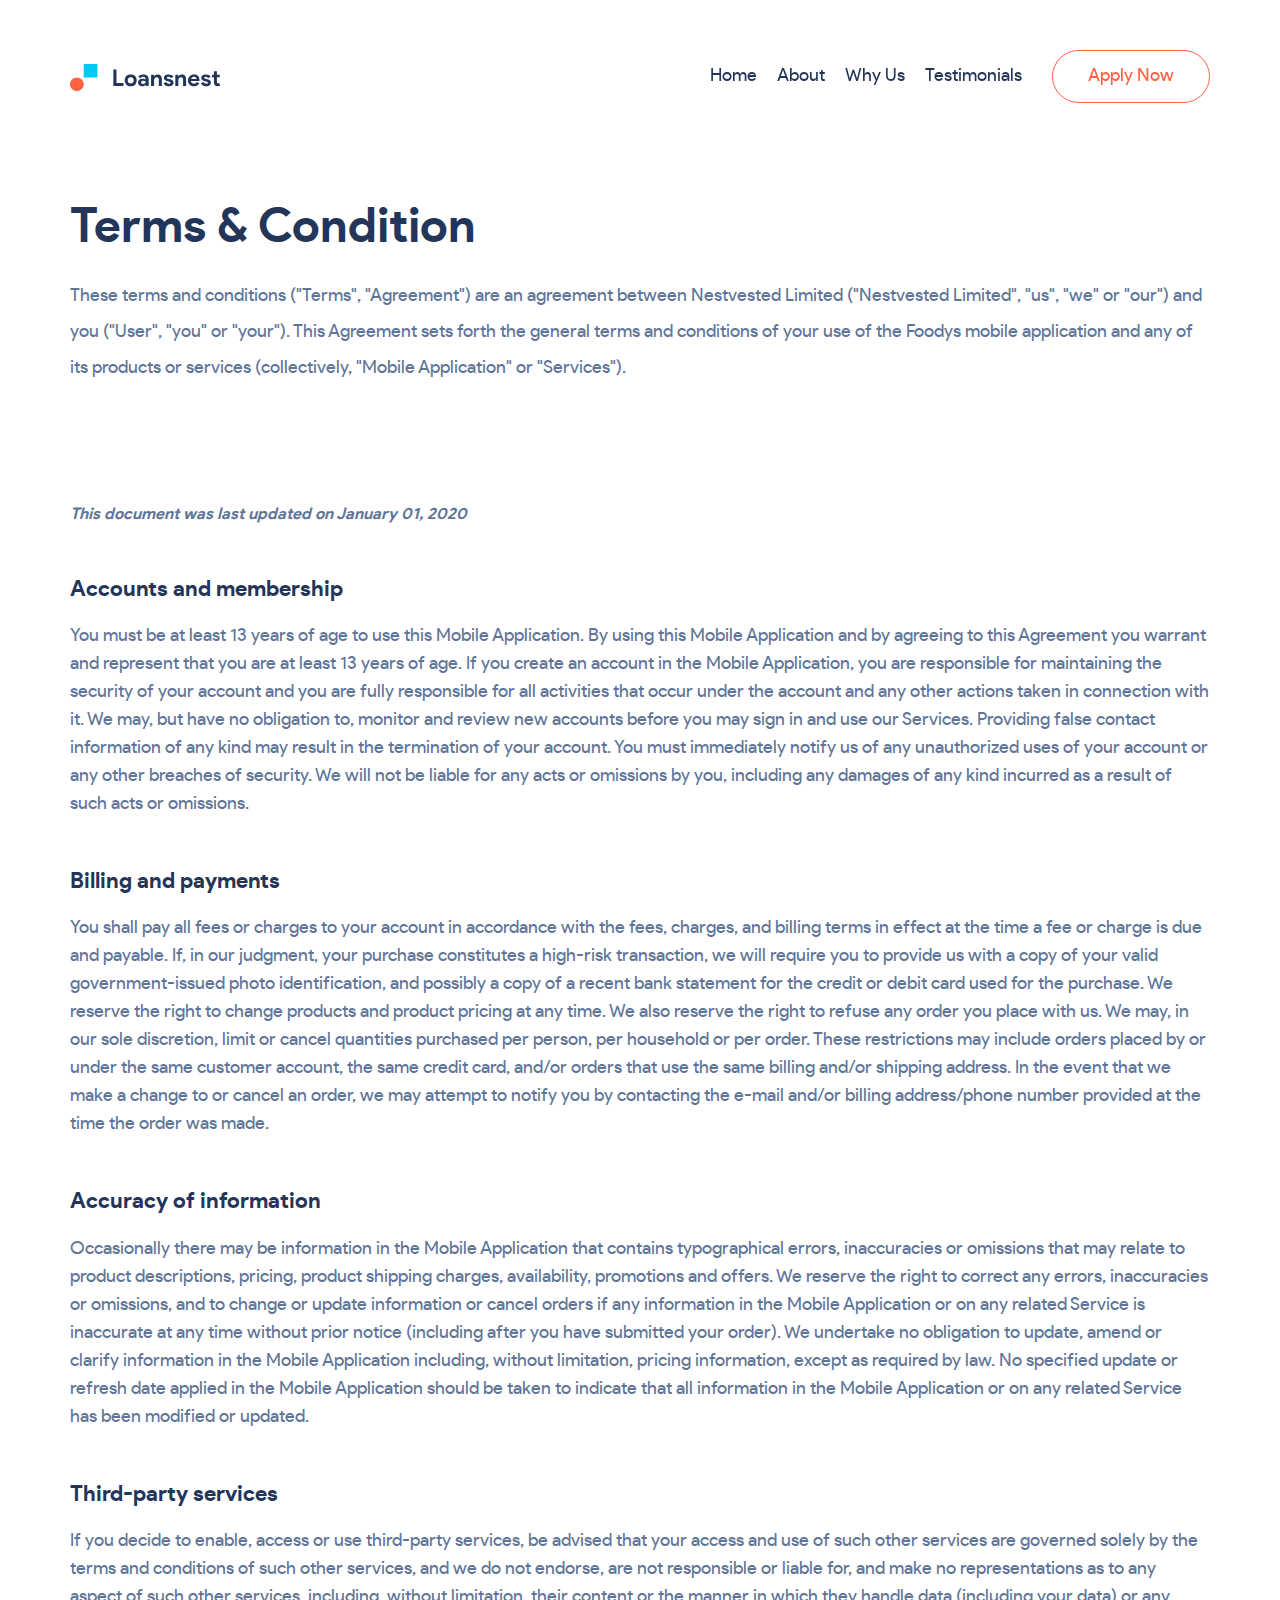
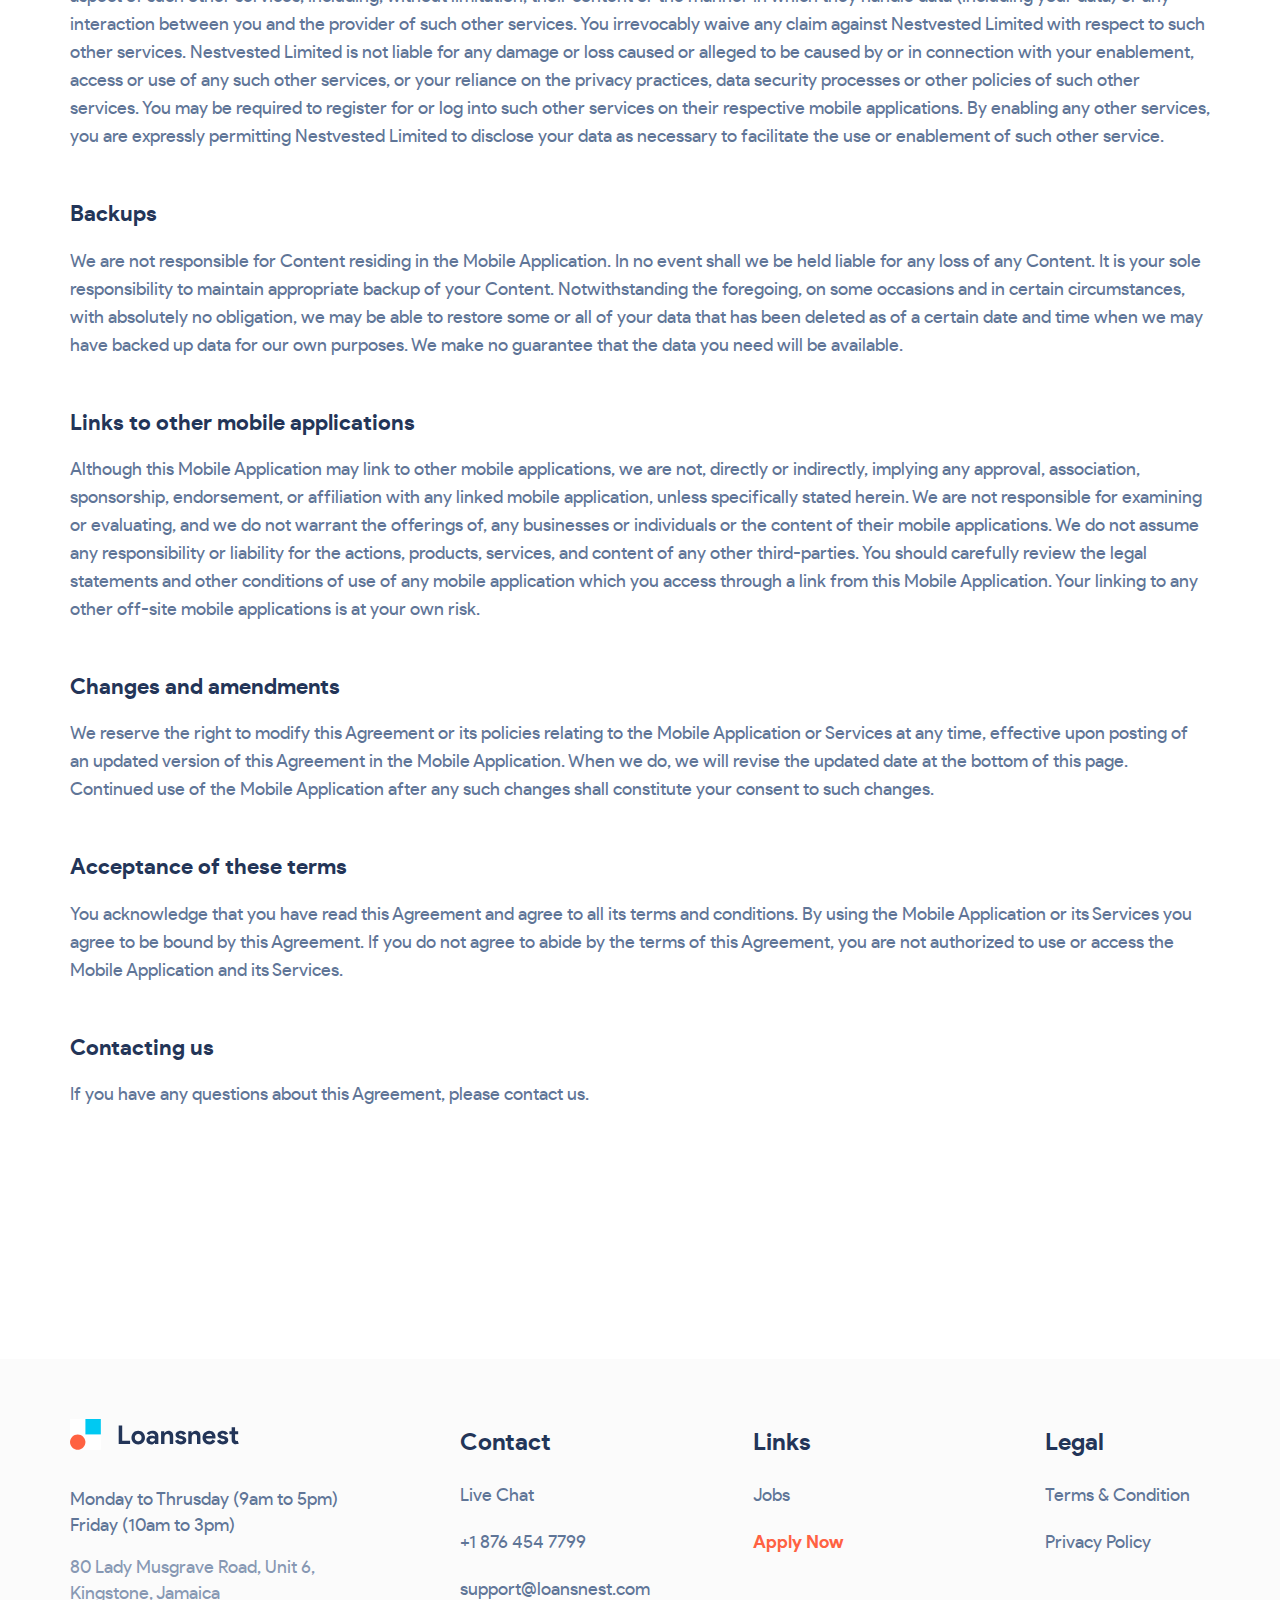
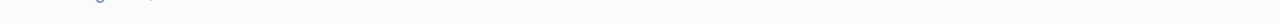
==== commit 12762f80: "updated footer" ====
--- a/terms-condition.html
+++ b/terms-condition.html
@@ -193,7 +193,7 @@
           </ul>
         </div>
       </div>
-      <div class="col-12">
+      <!-- <div class="col-12">
         <div class="footer-bottom-bar">
           <p>
             Design with 
@@ -203,7 +203,7 @@
             by Matt & Co.  2020 All Rights Reserved Nestvested Limited 
           </p>
         </div>
-      </div>
+      </div> -->
     </div>
   </div>
 </footer>
